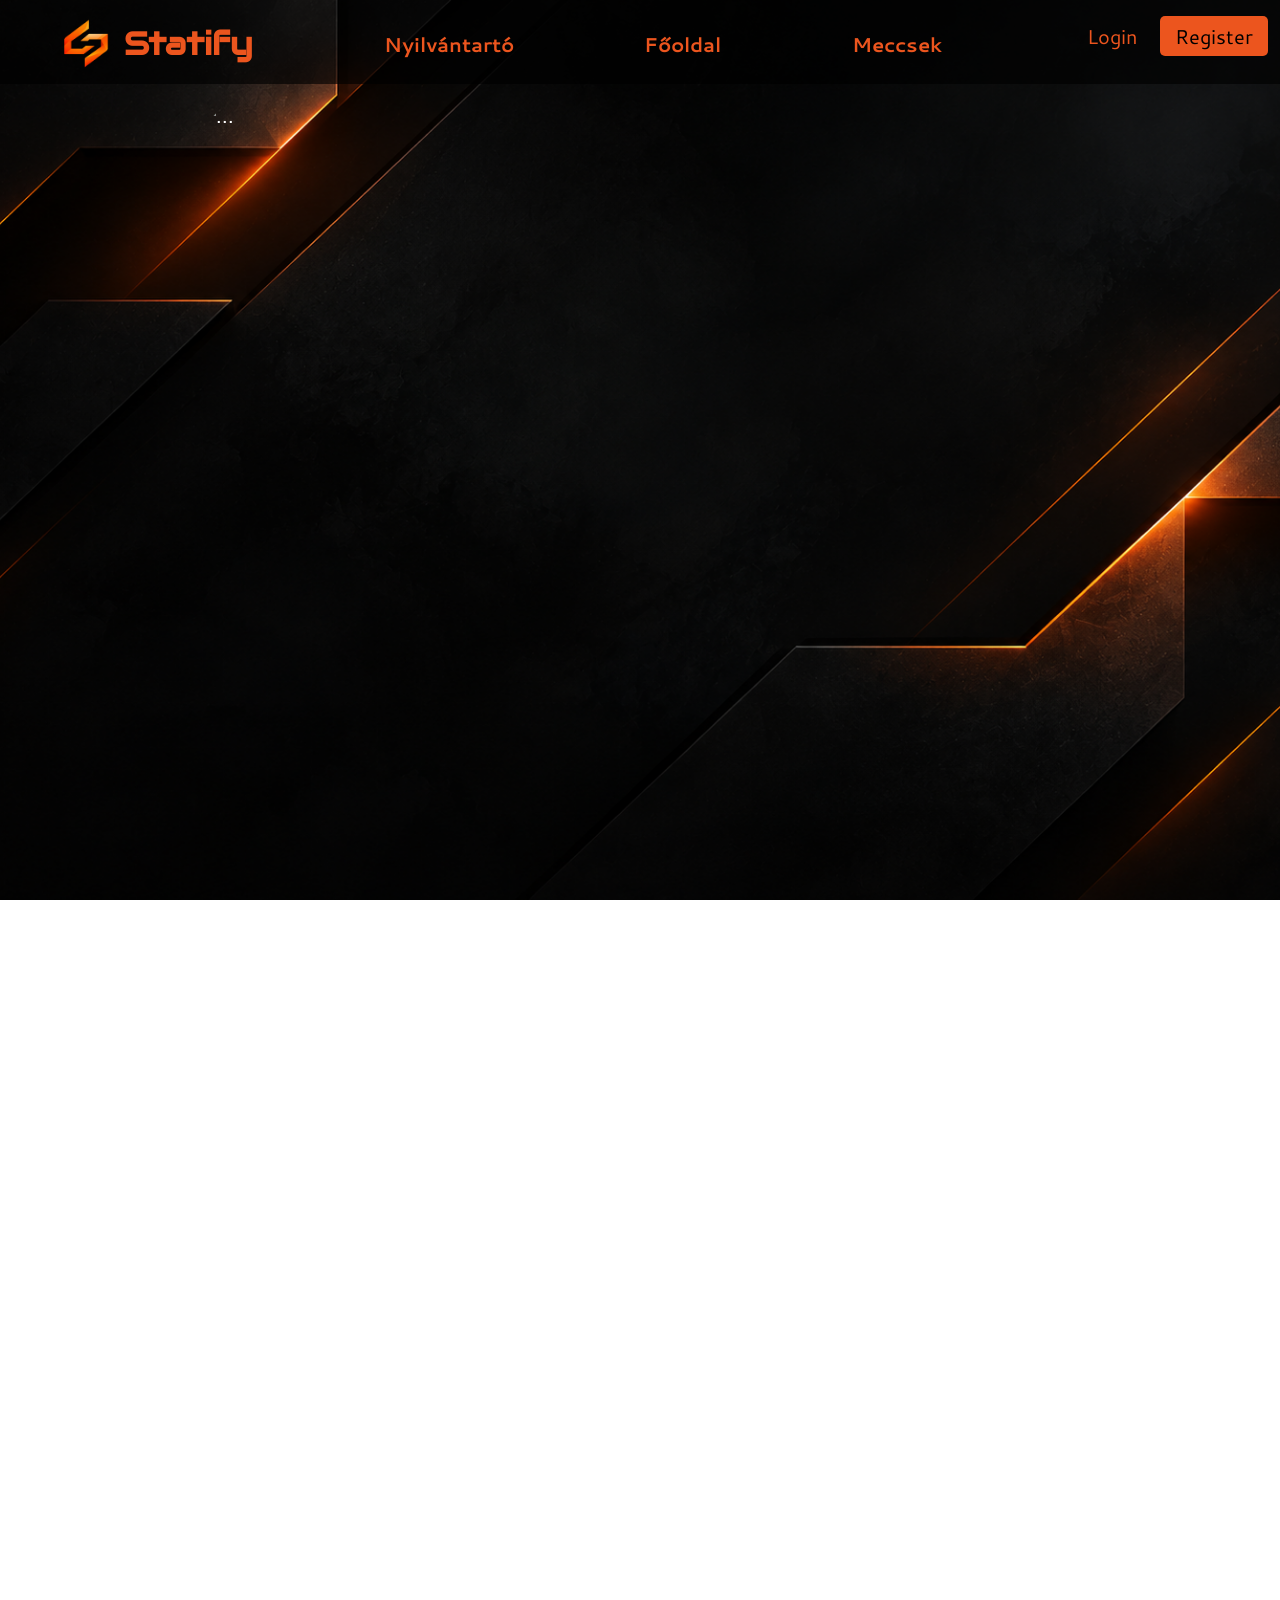
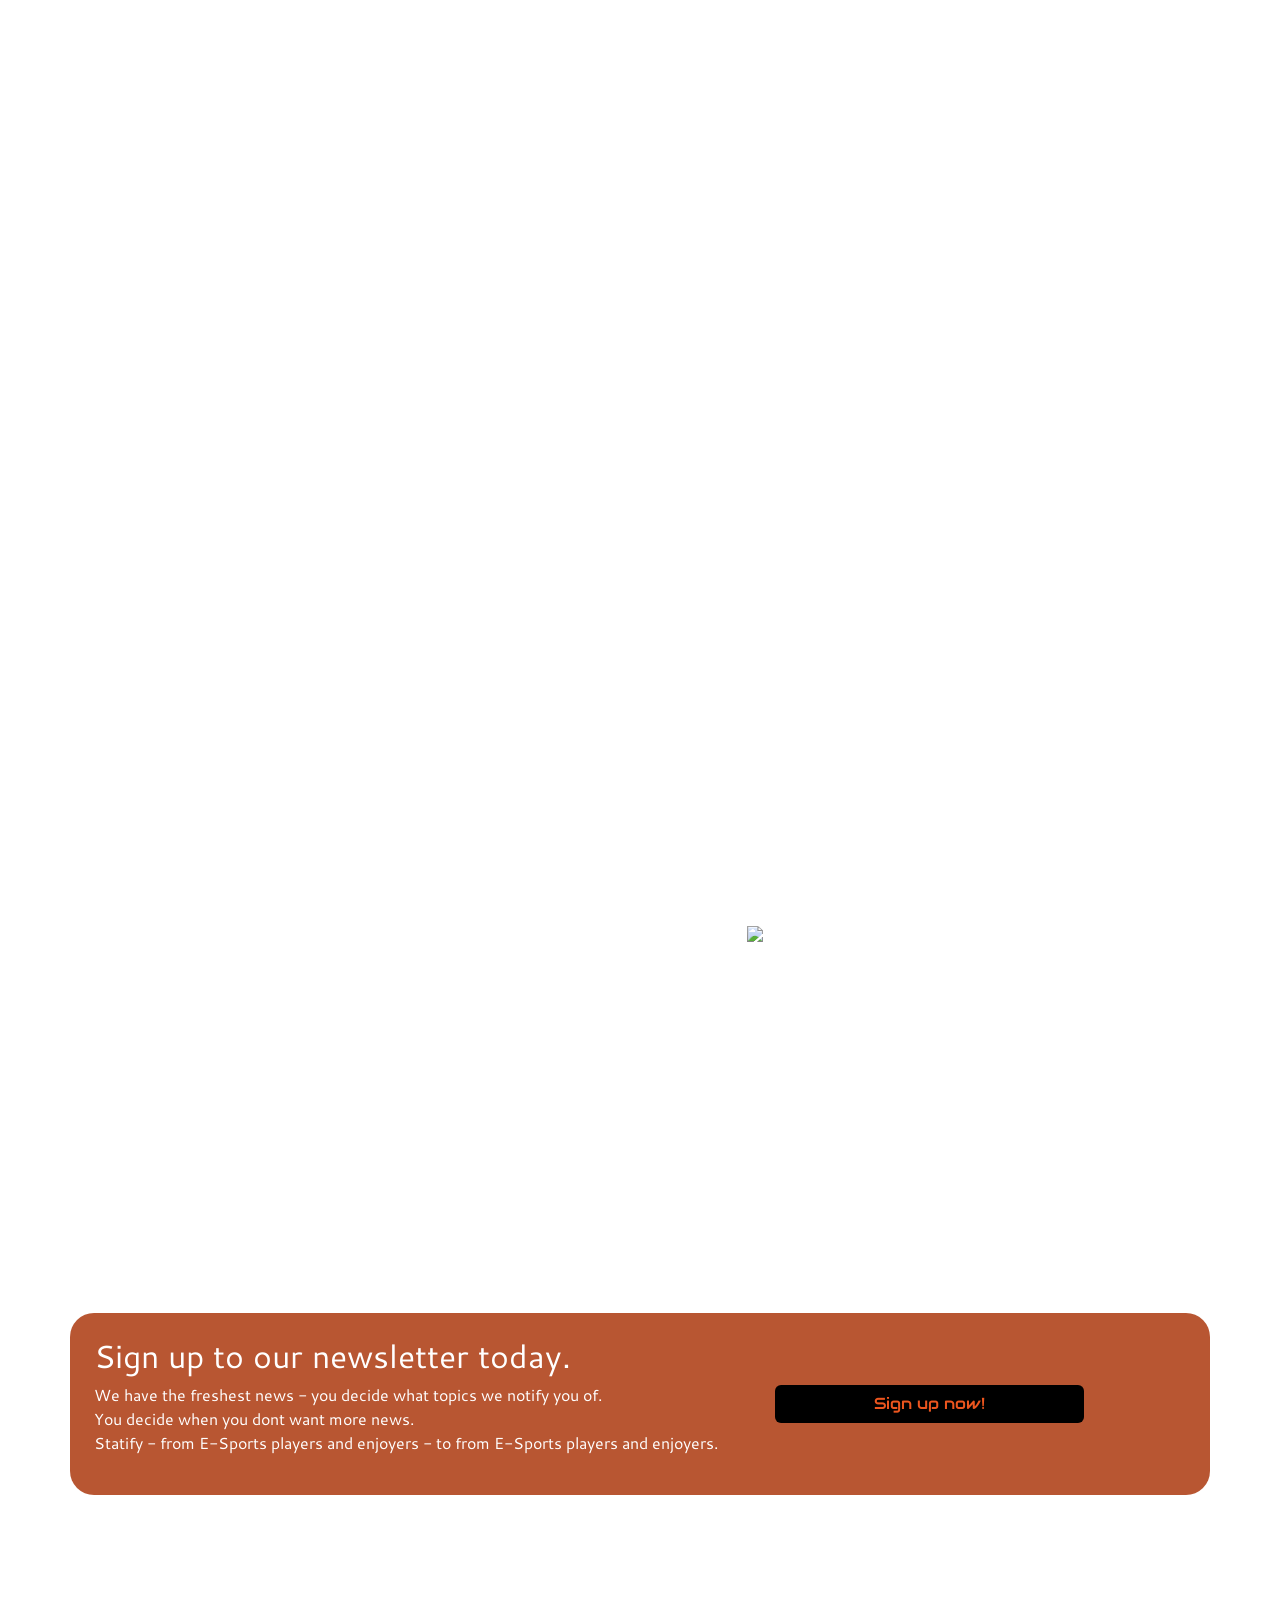
==== Statify projekt/index.html @ 568051d3 "Add files via upload" ====
<!DOCTYPE html>
<html lang="hu">

<head>
    <meta charset="UTF-8">
    <meta name="viewport" content="width=device-width, initial-scale=1.0">
<link rel="stylesheet" type="text/css" href="css/slick.css"/>
    <link rel="stylesheet" href="css/bootstrap.min.css">
    <link rel="stylesheet" href="css/style.css">

    <title>Statify</title>
</head>

<body class="pt-0">
    <header>
        <div class="container-fluid">
            <div class="row">
                <nav>
                    <ul class="d-flex justify-content-between pt-1 m-0">
                        <li class="logo">
                            <div class="d-flex justify-content-center align-items-center">
                                <img src="img/Statify logo.png" alt="Statify's logo">
                                <p class="fs-2 fw-bold logoFont pt-3">Statify</p>
                            </div>
                        </li>
                        <li><a class="" href="#">Nyilvántartó</a></li>
                        <li><a class="" href="#">Főoldal</a></li>
                        <li><a class="" href="#">Meccsek</a></li>
                        <li>
                            <div class="d-flex">
                                <div class="profil">
                                        <p class="login">
                                            Login
                                        </p>
                                </div>
                                <div class="ps-2"><button type="button" class="register" data-bs-toggle="modal"
                                        data-bs-target="#exampleModal"
                                        data-bs-whatever="@getbootstrap">Register</button></div>
                            </div>
                        </li>
                    </ul>
                </nav>
            </div>
            <div class="sliderContainer">
                <div class="sliderPanel">
                        <img src="https://encrypted-tbn0.gstatic.com/images?q=tbn:ANd9GcQNC98E2XEGkUGZ8oYFpHBAOBCOvGA6kbZMFM1XtR6ICU7c4KhkoJ7AXtbY&s=10" class="sliderKep" alt="...">

                </div>
                <div class="sliderPanel">
                        <img src="https://www.pwc.com/hu/hu/szolgaltatasok/sport/esport/esport_banner.jpg" class="sliderKep" alt="...">
                </div>
                <div class="sliderPanel">
                        <img src="https://encrypted-tbn0.gstatic.com/images?q=tbn:ANd9GcQg8HXM9_1BhN21C-f7HNsN3zlEkhcJqv7oW8cF2OPRBLxUM3xWePJrAs4m&s=10" class="sliderKep" alt="...">
                </div>
            </div>
        </div>
    </header>
    <main>
        <section class="container d-flex text-center justify-content-center flex-column introParagraph">
            <h2>
                By leading technicians and world famous players
            </h2>
            <p>
                Lorem ipsum dolor, sit amet consectetur adipisicing elit. Inventore hic nisi ipsam fugiat quisquam eius facilis molestiae! Exercitationem dolor, nam atque praesentium corrupti iure adipisci.
            </p>
        </section>
        <section class="py-5 my-5">
            <div class="container">
                <div class="row chang">
                    <div class="col-lg-7 ">
                        <h2 class="changeTitle">E sport változó cím</h2>
                        <p class="changeSzoveg">Lorem ipsum, dolor sit amet consectetur adipisicing elit. Quos iusto eos
                            quod, rem hic, sit voluptatem alias dolorem veniam error atque suscipit sint molestias
                            maxime quisquam pariatur iure. Placeat temporibus quidem culpa, doloribus ab accusantium
                            beatae cumque at consectetur distinctio tempora et fugiat. Quae minus nobis repellat ad odit
                            excepturi!</p>
                    </div>
                    <div class="col-lg-5">
                        <p class="pe-2 "><img class="w-100 changeImg"
                                src="https://esport1.hu/images/fb_share/64e73df70fedf_64e73df70fe96-harcba-indulnak-kihirdettek-a-magyar-e-sport-valogatott-vilagbajnoki-jatekoskeretet.jpg"
                                alt="valtoro kep" title="valtozo kep"></p>
                    </div>
                </div>
            </div>
        </section>
        <section>
            <div class="container feliratkozas p-4">
                <div class="row">
                    <div class="col-lg-7">
                        <h2>Sign up to our newsletter today. </h2>
                        <p class="fs-6">
                            We have the freshest news - you decide what topics we notify you of. <br>
                            You decide when you dont want more news. <br>
                            Statify - from E-Sports players and enjoyers - to from E-Sports players and enjoyers.
                        </p>
                    </div>
                    <div class="col-lg-5 d-flex align-items-center">
                        <button type="button" class="btn signUp" data-bs-toggle="modal"
                            data-bs-target="#exampleModal" data-bs-whatever="@getbootstrap">Sign up now!</button>
                    </div>
                </div>
            </div>
        </section>
    </main>
    <footer class="pt-5 mt-5">
        <p class="text-center">&copy;Minden jog fenntartva!</p>
    </footer>
    <div class="modal fade" id="exampleModal" tabindex="-1" aria-labelledby="exampleModalLabel" aria-hidden="true">
        <div class="modal-dialog">
            <div class="modal-content">
                <div class="modal-header">
                    <h1 class="modal-title fs-5 text-center" id="exampleModalLabel">Bejelentkezés</h1>
                    <button type="button" class="btn-close" data-bs-dismiss="modal" aria-label="Close"></button>
                </div>
                <div class="modal-body">
                    <form>
                        <div class="pb-3">
                            <label for="name" class="col-form-label">Keresztnév:</label>
                            <input type="text" class="form-control">
                        </div>
                        <div class="pb-3">
                            <label for="name" class="col-form-label">Vezetéknév:</label>
                            <input type="text" class="form-control">
                        </div>
                        <div class="pb-3">
                            <label for="name" class="col-form-label">User name:</label>
                            <input type="text" class="form-control">
                        </div>
                        <div class="mb-3">
                            <label for="name" class="col-form-label">Email cím:</label>
                            <input type="email" class="form-control">
                        </div>
                        <div class="mb-3">
                            <label for="name" class="col-form-label">Jelszó:</label>
                            <input type="password" class="form-control">
                        </div>
                        <div class="mb-3">
                            <label for="name" class="col-form-label">Jelszó megerősítés:</label>
                            <input type="password" class="form-control">
                        </div>
                        <div class="d-flex flex-column align-items-center">
                            <div>
                                <input type="checkbox" class="form-check-input" id="exampleCheck1">
                                <label class="form-check-label" for="exampleCheck1">Elfogadom az adattájékoztatót</label>
                            </div>
                            <div class="py-2">
                                <input type="checkbox" class="form-check-input mt-2" id="exampleCheck1">
                                <label class="form-check-label" for="exampleCheck1">Feliratkozás a hírlevélre</label>
                            </div>
                            <div class="pt-2">
                                <button type="button" class="btn btn-success">Success</button>
                            </div>
                        </div>                    
                    </form>
                </div>
                
            </div>
        </div>
    </div>
    <script src="js/bootstrap.bundle.min.js"></script>
    <script type="text/javascript" src="//code.jquery.com/jquery-1.11.0.min.js"></script>
    <script type="text/javascript" src="//code.jquery.com/jquery-migrate-1.2.1.min.js"></script>
    <script type="text/javascript" src="js/slick.min.js"></script>
    <script src="js/slickSlidesInit.js"></script>
    <script src="js/nyilvantarto.js"></script>
    <script src="js/fooldal.js"></script>

</body>
</html>
---- Statify projekt/css/style.css ----
@import url('https://fonts.googleapis.com/css2?family=Audiowide&family=Cantarell:ital,wght@0,400;0,700;1,400;1,700&display=swap');
body{
    color: #fff;
    font-family: "Cantarell", sans-serif;
    font-weight: 400;
    font-style: normal;
    font-size: 20px;
    background-image: url(../img/background.png);
    background-position: center center;
    background-size: cover;
    background-attachment: fixed;
}
.logoFont, .signUp{
    font-family: "Audiowide", sans-serif;
    font-weight: 400;
    font-style: normal;
    vertical-align: middle;
    color: rgb(236, 85, 30);
}

nav{
    position: fixed;
    background-color: rgba(0, 0, 0, 0.637);
    z-index: 1000;
    width: 100%;
}
nav ul li{
    list-style: none;
    display: flex;
    align-items: center;
}
nav ul li a{
    text-decoration: none;
    color: rgb(236, 85, 30);
    font-weight: 600;
}
.sliderKep{
    object-fit: cover;
    object-position: center center;
    width: 100%;
    height: 600px;
    border-radius: 50px;
}
.sliderPanel{
    display: flex;
    align-items: center;
    justify-content: center;
    flex-direction: column;
}
.sliderContainer{
width: 70%;
margin: 0 auto;
margin-top: 100px;
}
.feliratkozas{
    background-color: rgba(172, 56, 13, 0.849);
    border-radius: 24px;
    margin-top: 100px;
}
.modal-content{
    background-color: #ccc;
}
.logo div img{
    width: 80px;
}
.logo{

}
.register, .login{
    background-color: rgb(236, 85, 30);
    color: #000;
    border-radius: 5px;
    padding: 5px 15px;
    border: none;
}
.login{
    background-color: transparent;
    color: rgb(236, 85, 30);
}
.signUp{
    margin-left: 30px;
    width: 70%;
    background-color: #000;
}
.signUp:hover{
    font-size: 40px;
    transition: 1s;
}
.introParagraph{
    margin-top: 120px;
}
.introParagraph p{
    margin-top: 100px;
    margin-bottom: 200px;

}
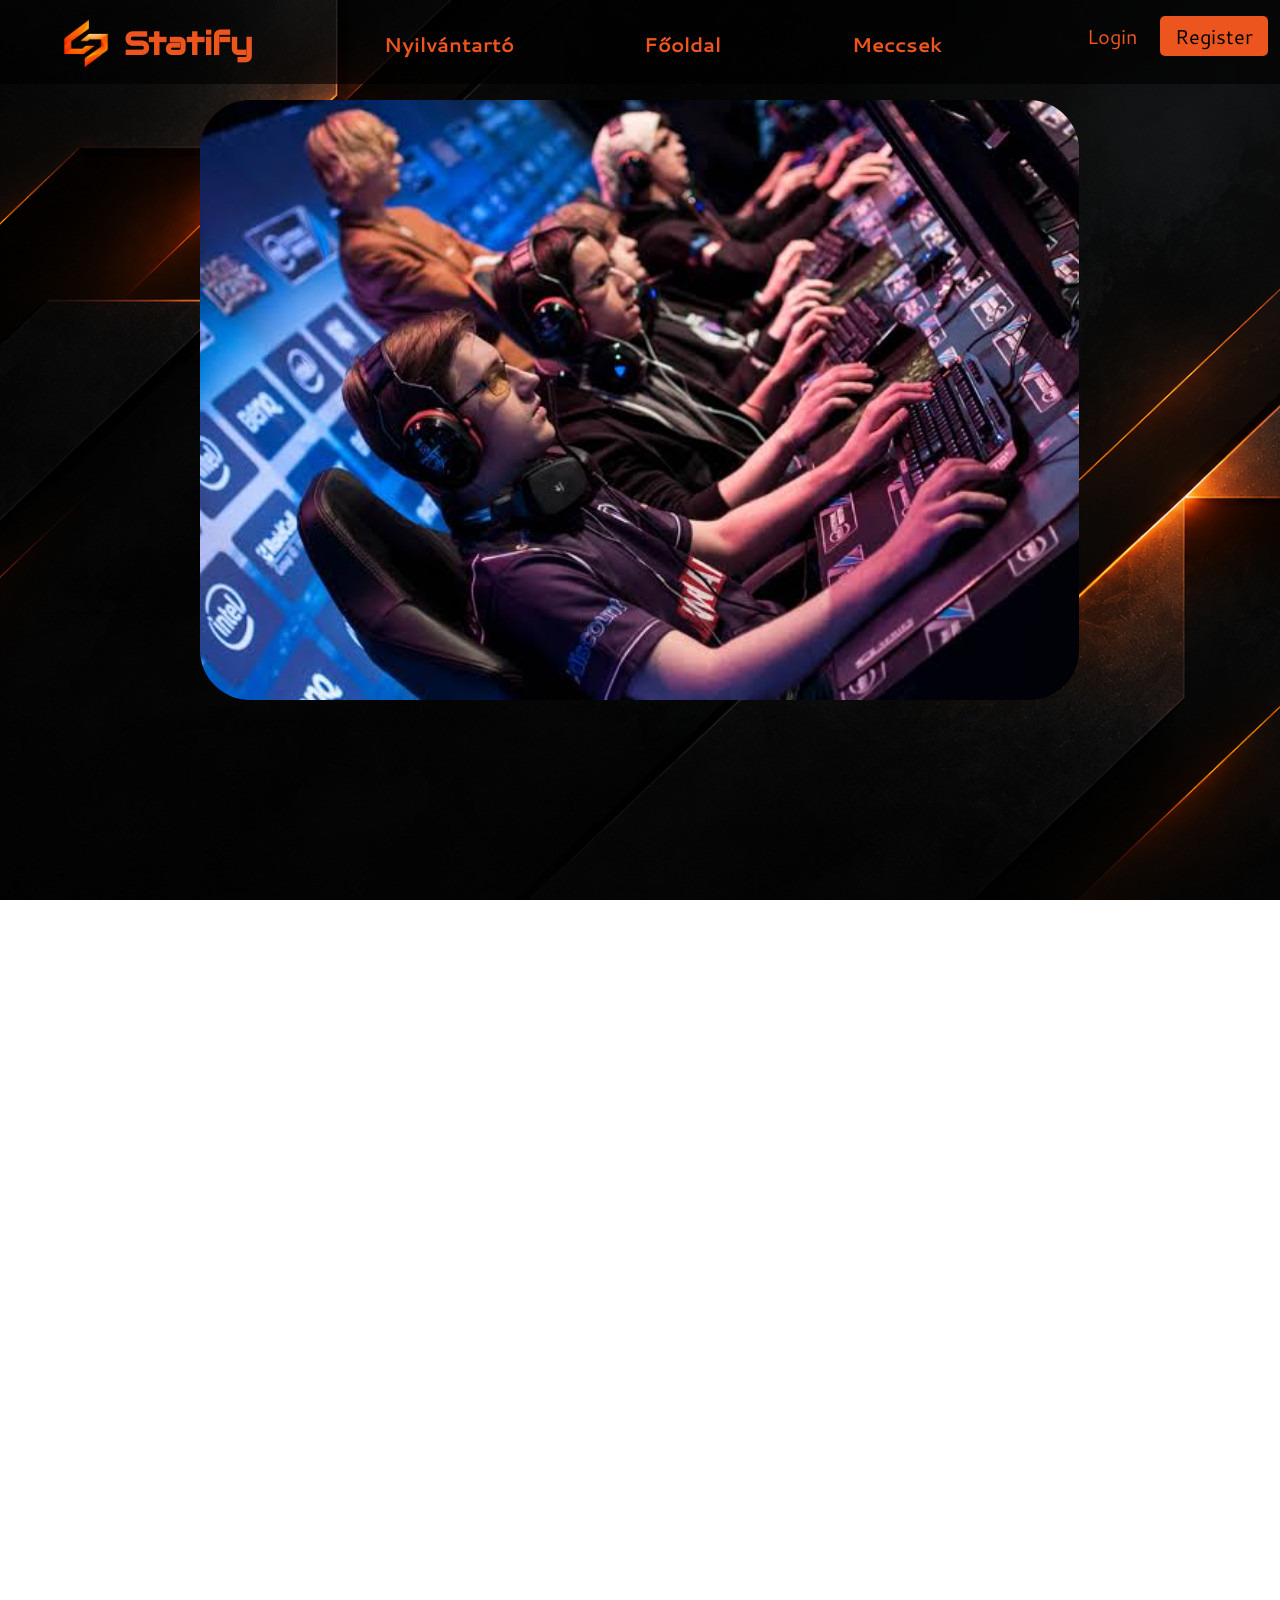
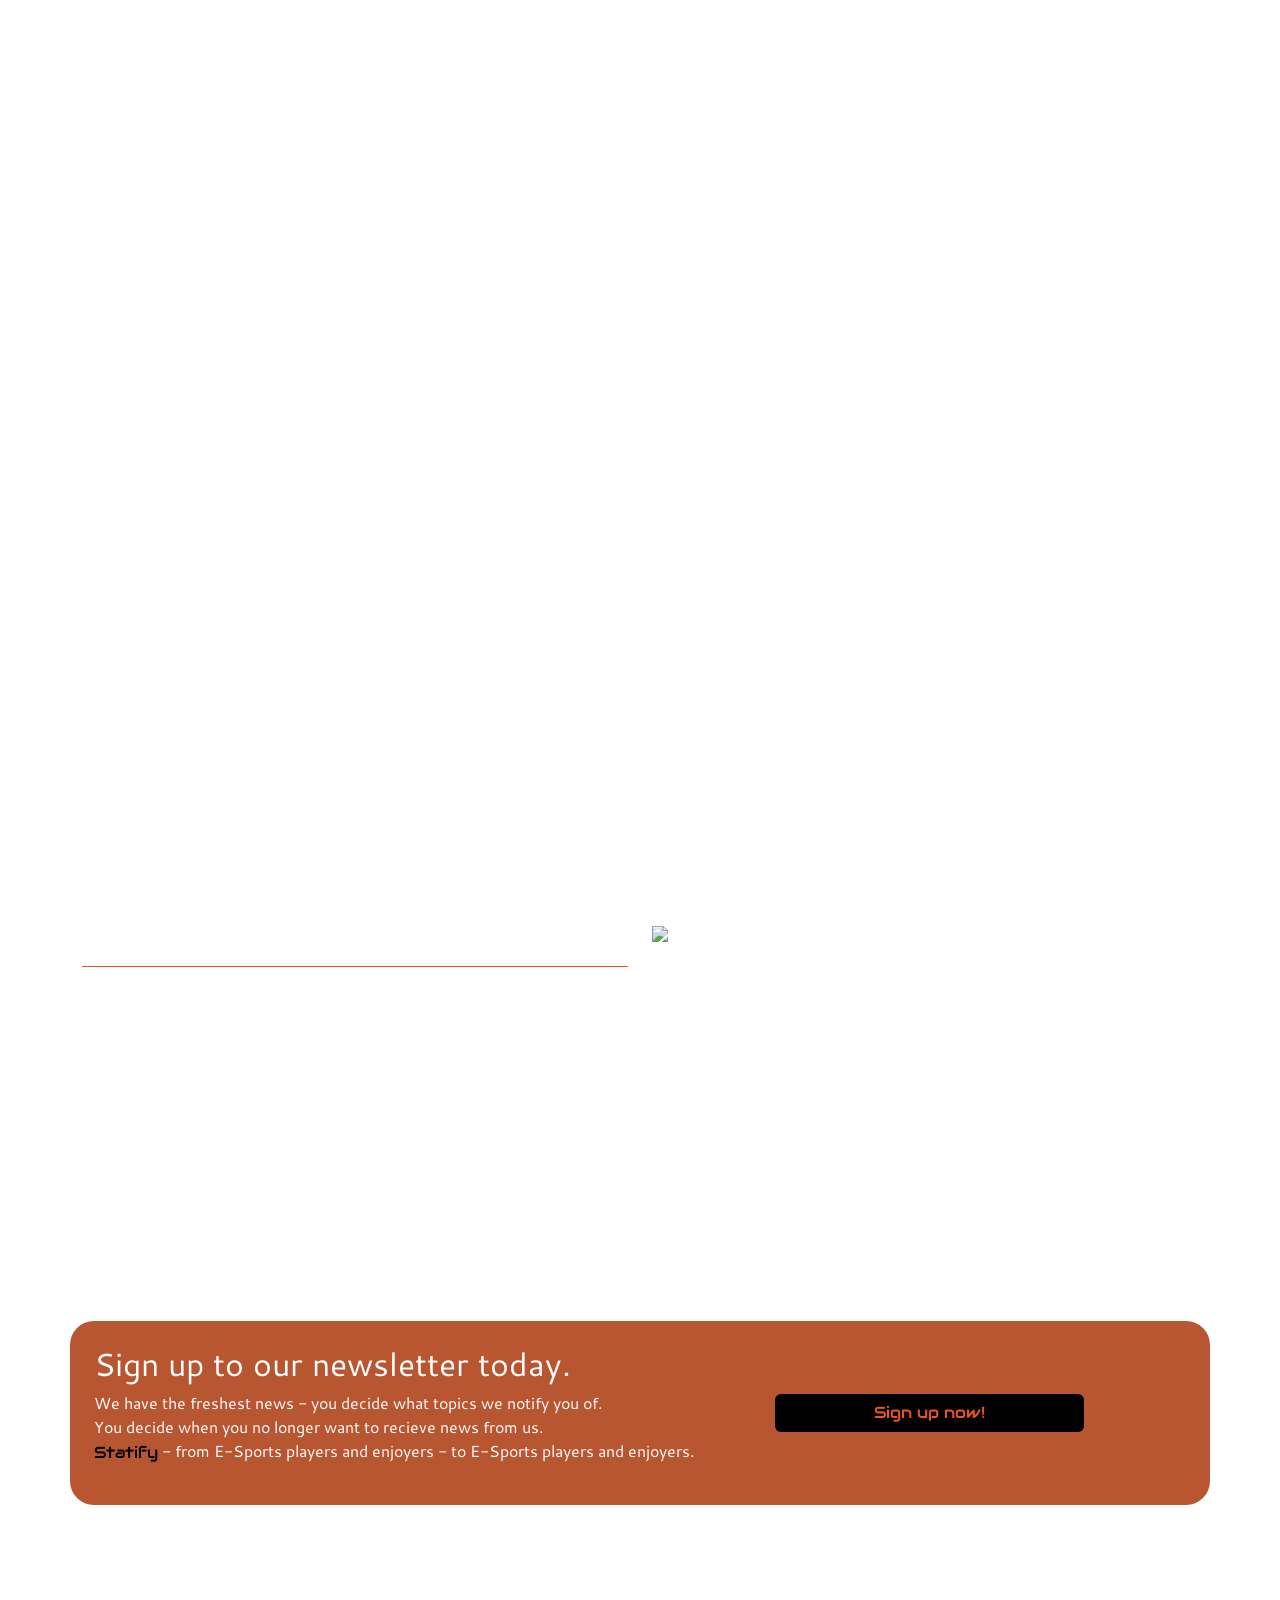
==== commit e2a40d34: "Add files via upload" ====
--- a/Statify projekt/index.html
+++ b/Statify projekt/index.html
@@ -43,14 +43,14 @@
             </div>
             <div class="sliderContainer">
                 <div class="sliderPanel">
-                        <img src="https://encrypted-tbn0.gstatic.com/images?q=tbn:ANd9GcQNC98E2XEGkUGZ8oYFpHBAOBCOvGA6kbZMFM1XtR6ICU7c4KhkoJ7AXtbY&s=10" class="sliderKep" alt="...">
+                        <img src="img/playersSideView.jpg" class="sliderKep" alt="...">
 
                 </div>
                 <div class="sliderPanel">
-                        <img src="https://www.pwc.com/hu/hu/szolgaltatasok/sport/esport/esport_banner.jpg" class="sliderKep" alt="...">
+                        <img src="img/stadionFront.jpg" class="sliderKep" alt="...">
                 </div>
                 <div class="sliderPanel">
-                        <img src="https://encrypted-tbn0.gstatic.com/images?q=tbn:ANd9GcQg8HXM9_1BhN21C-f7HNsN3zlEkhcJqv7oW8cF2OPRBLxUM3xWePJrAs4m&s=10" class="sliderKep" alt="...">
+                        <img src="img/stadionFrontLow.png" class="sliderKep" alt="...">
                 </div>
             </div>
         </div>
@@ -67,15 +67,17 @@
         <section class="py-5 my-5">
             <div class="container">
                 <div class="row chang">
-                    <div class="col-lg-7 ">
-                        <h2 class="changeTitle">E sport változó cím</h2>
-                        <p class="changeSzoveg">Lorem ipsum, dolor sit amet consectetur adipisicing elit. Quos iusto eos
+                    <div class="col-lg-6 d-flex flex-column justify-content-center align-items-start">
+                        <h2 class="changeTitle fs-2 w-100">E sport változó cím</h2>
+                        <p class="changeSzoveg">
+                            Lorem ipsum, dolor sit amet consectetur adipisicing elit. Quos iusto eos
                             quod, rem hic, sit voluptatem alias dolorem veniam error atque suscipit sint molestias
                             maxime quisquam pariatur iure. Placeat temporibus quidem culpa, doloribus ab accusantium
                             beatae cumque at consectetur distinctio tempora et fugiat. Quae minus nobis repellat ad odit
-                            excepturi!</p>
+                            excepturi!
+                        </p>
                     </div>
-                    <div class="col-lg-5">
+                    <div class="col-lg-6">
                         <p class="pe-2 "><img class="w-100 changeImg"
                                 src="https://esport1.hu/images/fb_share/64e73df70fedf_64e73df70fe96-harcba-indulnak-kihirdettek-a-magyar-e-sport-valogatott-vilagbajnoki-jatekoskeretet.jpg"
                                 alt="valtoro kep" title="valtozo kep"></p>
@@ -90,8 +92,8 @@
                         <h2>Sign up to our newsletter today. </h2>
                         <p class="fs-6">
                             We have the freshest news - you decide what topics we notify you of. <br>
-                            You decide when you dont want more news. <br>
-                            Statify - from E-Sports players and enjoyers - to from E-Sports players and enjoyers.
+                            You decide when you no longer want to recieve news from us. <br>
+                            <span class="logoFont text-black">Statify</span>  - from E-Sports players and enjoyers - to E-Sports players and enjoyers.
                         </p>
                     </div>
                     <div class="col-lg-5 d-flex align-items-center">
--- a/Statify projekt/css/style.css
+++ b/Statify projekt/css/style.css
@@ -31,8 +31,14 @@
 }
 nav ul li a{
     text-decoration: none;
-    color: rgb(236, 85, 30);
+    color: #ec551e;
     font-weight: 600;
+    transition: 0.7s;
+}
+nav ul li a:hover{
+
+    text-shadow: #e0e0e0 1px 1px 0, 2px -40px 2px rgba(206,89,55,0);
+    transition: 1s;
 }
 .sliderKep{
     object-fit: cover;
@@ -81,6 +87,7 @@
     margin-left: 30px;
     width: 70%;
     background-color: #000;
+    transition: 1s;
 }
 .signUp:hover{
     font-size: 40px;
@@ -92,5 +99,12 @@
 .introParagraph p{
     margin-top: 100px;
     margin-bottom: 200px;
-
-}+}
+.changeTitle{
+    border-bottom: rgb(236, 85, 30) 1px solid;
+    padding-bottom: 5px;
+}
+.changeSzoveg{
+    font-size: 18px;
+    padding-top: 20px;
+}
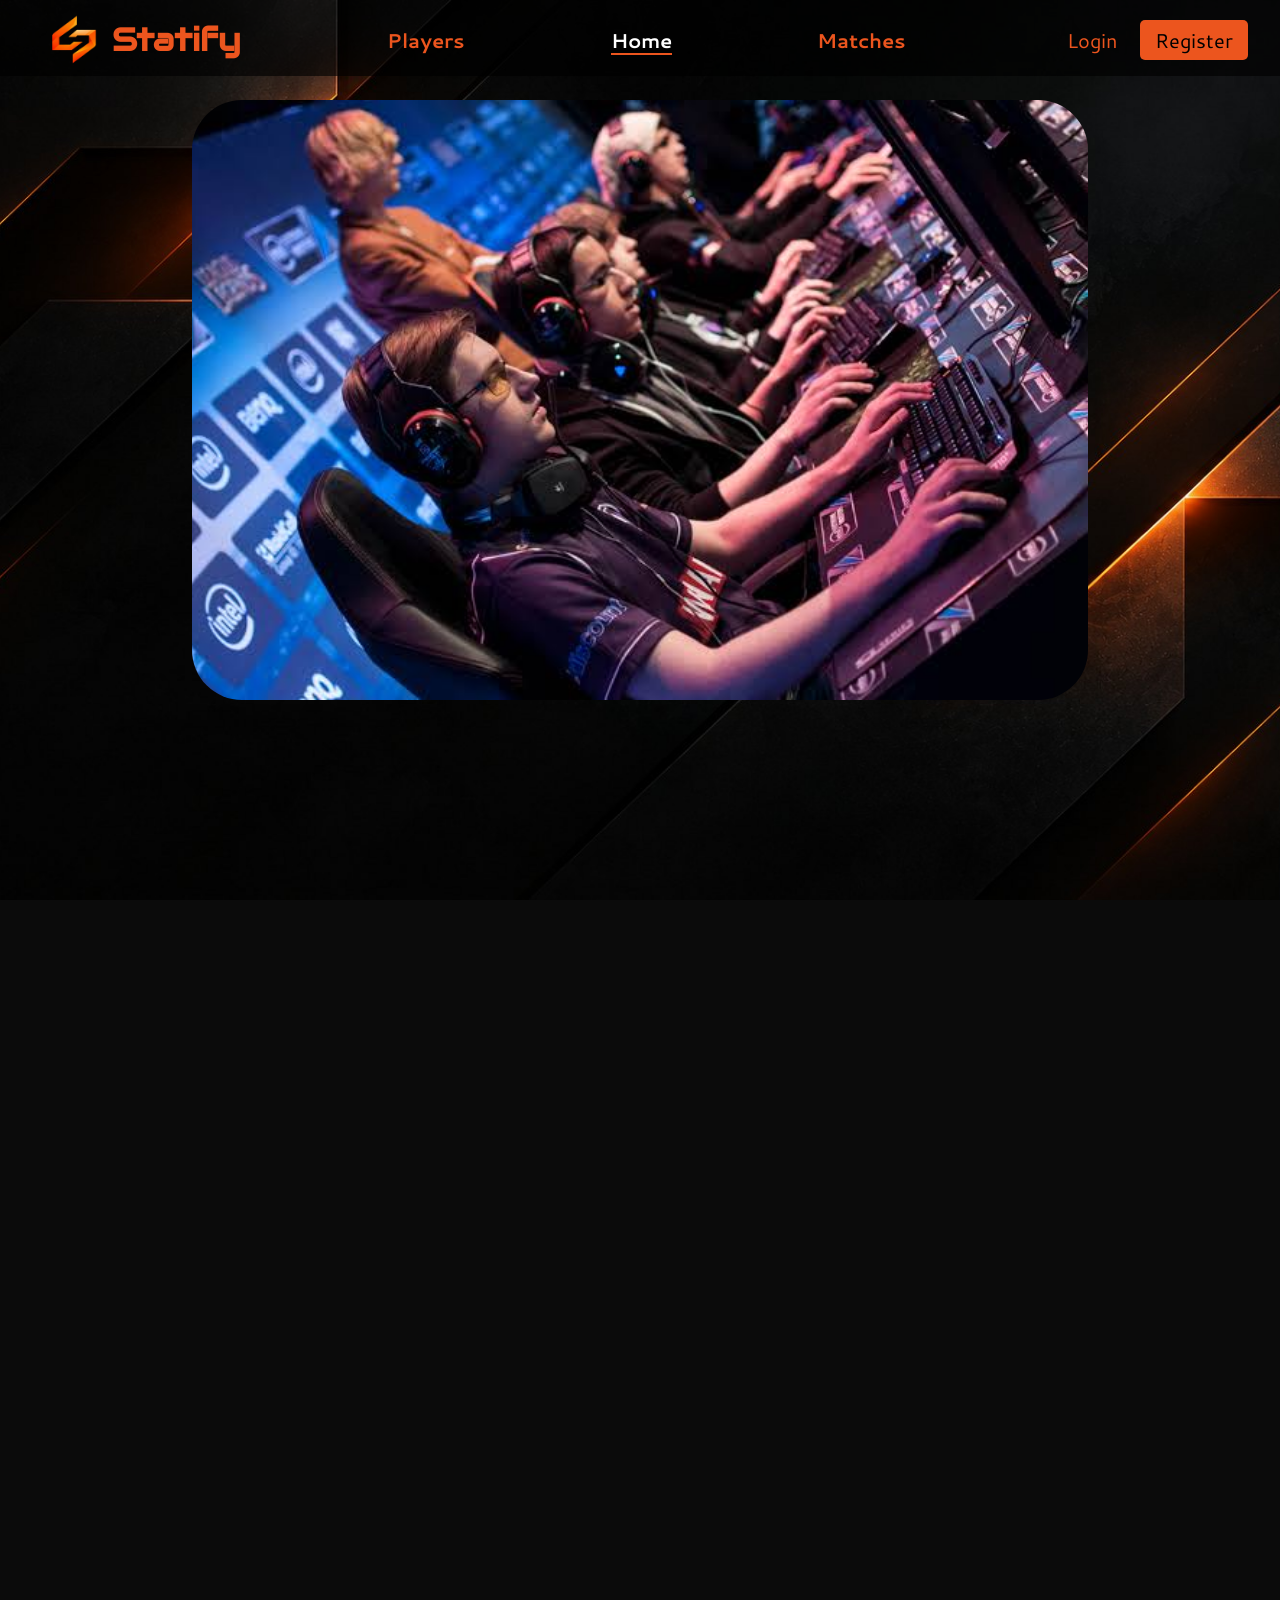
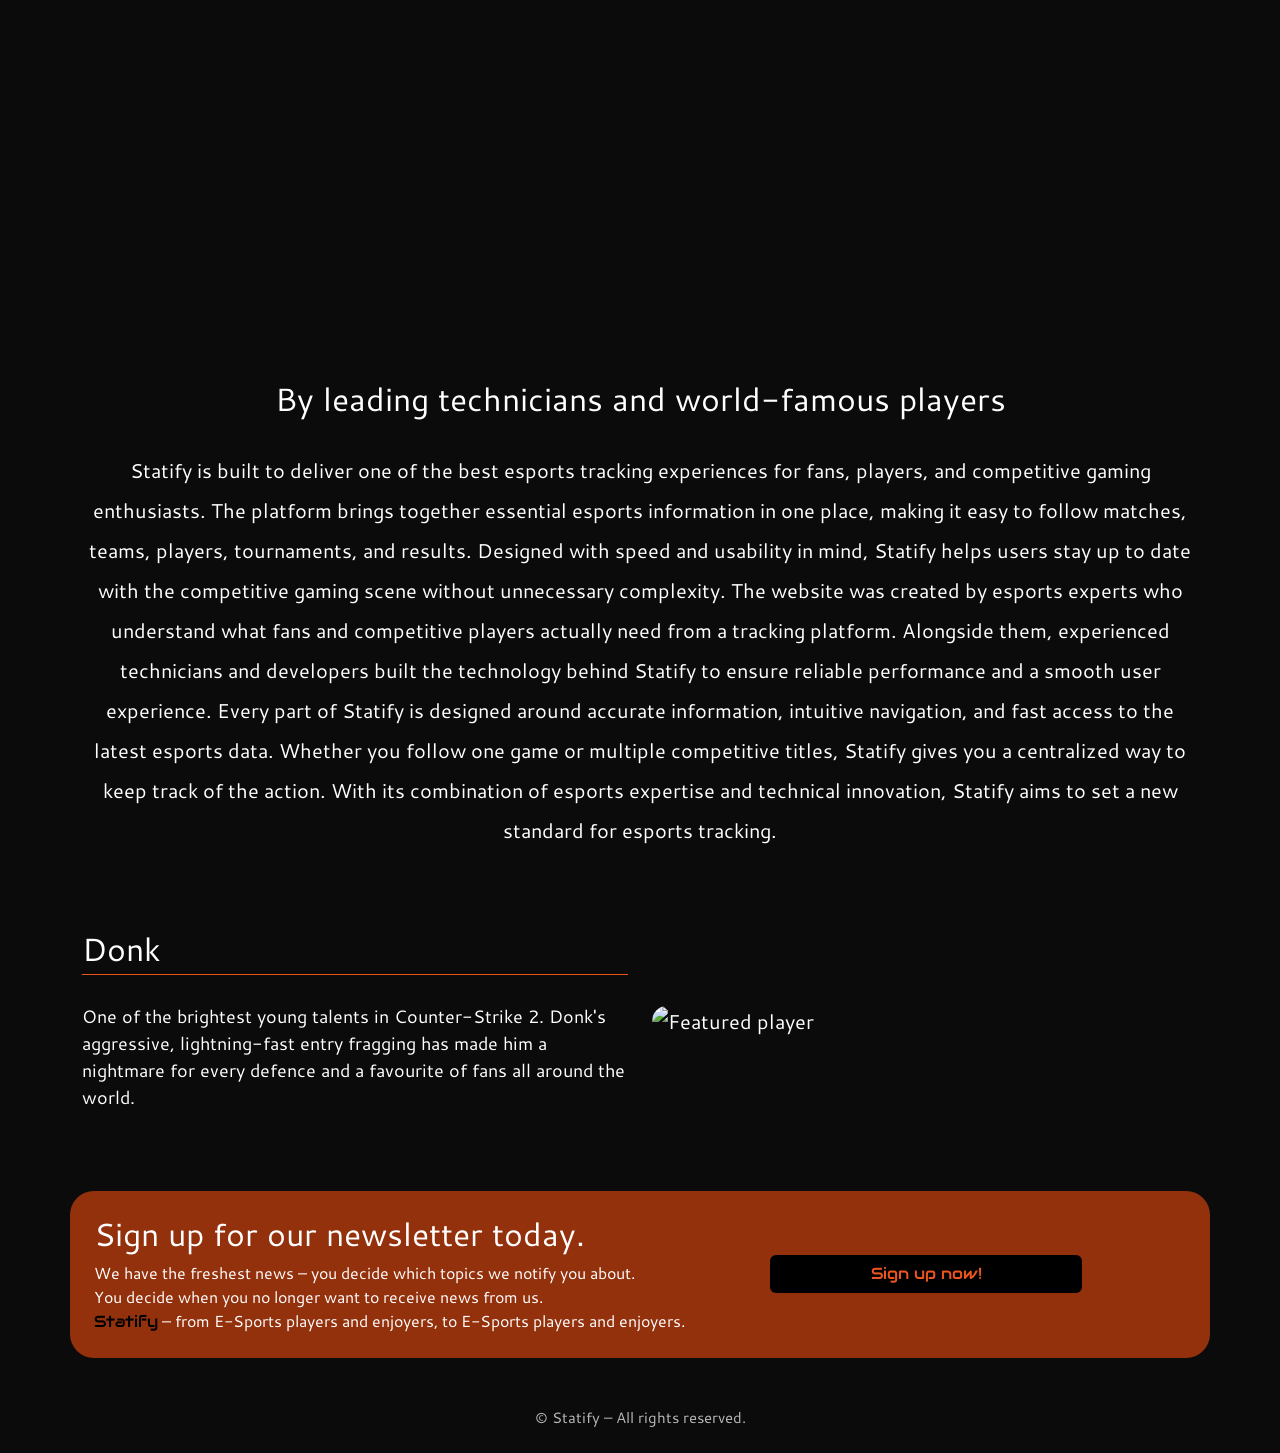
==== commit d841804e: "véglegesités Föoldal + navigáció + oldalak mergelése + hibák javitása +Fiók menedzsment" ====
--- a/Statify projekt/index.html
+++ b/Statify projekt/index.html
@@ -1,171 +1,237 @@
-<!DOCTYPE html>
-<html lang="hu">
-
-<head>
-    <meta charset="UTF-8">
-    <meta name="viewport" content="width=device-width, initial-scale=1.0">
-<link rel="stylesheet" type="text/css" href="css/slick.css"/>
-    <link rel="stylesheet" href="css/bootstrap.min.css">
-    <link rel="stylesheet" href="css/style.css">
-
-    <title>Statify</title>
-</head>
-
-<body class="pt-0">
-    <header>
-        <div class="container-fluid">
-            <div class="row">
-                <nav>
-                    <ul class="d-flex justify-content-between pt-1 m-0">
-                        <li class="logo">
-                            <div class="d-flex justify-content-center align-items-center">
-                                <img src="img/Statify logo.png" alt="Statify's logo">
-                                <p class="fs-2 fw-bold logoFont pt-3">Statify</p>
-                            </div>
-                        </li>
-                        <li><a class="" href="#">Nyilvántartó</a></li>
-                        <li><a class="" href="#">Főoldal</a></li>
-                        <li><a class="" href="#">Meccsek</a></li>
-                        <li>
-                            <div class="d-flex">
-                                <div class="profil">
-                                        <p class="login">
-                                            Login
-                                        </p>
-                                </div>
-                                <div class="ps-2"><button type="button" class="register" data-bs-toggle="modal"
-                                        data-bs-target="#exampleModal"
-                                        data-bs-whatever="@getbootstrap">Register</button></div>
-                            </div>
-                        </li>
-                    </ul>
-                </nav>
-            </div>
-            <div class="sliderContainer">
-                <div class="sliderPanel">
-                        <img src="img/playersSideView.jpg" class="sliderKep" alt="...">
-
-                </div>
-                <div class="sliderPanel">
-                        <img src="img/stadionFront.jpg" class="sliderKep" alt="...">
-                </div>
-                <div class="sliderPanel">
-                        <img src="img/stadionFrontLow.png" class="sliderKep" alt="...">
-                </div>
-            </div>
-        </div>
-    </header>
-    <main>
-        <section class="container d-flex text-center justify-content-center flex-column introParagraph">
-            <h2>
-                By leading technicians and world famous players
-            </h2>
-            <p>
-                Lorem ipsum dolor, sit amet consectetur adipisicing elit. Inventore hic nisi ipsam fugiat quisquam eius facilis molestiae! Exercitationem dolor, nam atque praesentium corrupti iure adipisci.
-            </p>
-        </section>
-        <section class="py-5 my-5">
-            <div class="container">
-                <div class="row chang">
-                    <div class="col-lg-6 d-flex flex-column justify-content-center align-items-start">
-                        <h2 class="changeTitle fs-2 w-100">E sport változó cím</h2>
-                        <p class="changeSzoveg">
-                            Lorem ipsum, dolor sit amet consectetur adipisicing elit. Quos iusto eos
-                            quod, rem hic, sit voluptatem alias dolorem veniam error atque suscipit sint molestias
-                            maxime quisquam pariatur iure. Placeat temporibus quidem culpa, doloribus ab accusantium
-                            beatae cumque at consectetur distinctio tempora et fugiat. Quae minus nobis repellat ad odit
-                            excepturi!
-                        </p>
-                    </div>
-                    <div class="col-lg-6">
-                        <p class="pe-2 "><img class="w-100 changeImg"
-                                src="https://esport1.hu/images/fb_share/64e73df70fedf_64e73df70fe96-harcba-indulnak-kihirdettek-a-magyar-e-sport-valogatott-vilagbajnoki-jatekoskeretet.jpg"
-                                alt="valtoro kep" title="valtozo kep"></p>
-                    </div>
-                </div>
-            </div>
-        </section>
-        <section>
-            <div class="container feliratkozas p-4">
-                <div class="row">
-                    <div class="col-lg-7">
-                        <h2>Sign up to our newsletter today. </h2>
-                        <p class="fs-6">
-                            We have the freshest news - you decide what topics we notify you of. <br>
-                            You decide when you no longer want to recieve news from us. <br>
-                            <span class="logoFont text-black">Statify</span>  - from E-Sports players and enjoyers - to E-Sports players and enjoyers.
-                        </p>
-                    </div>
-                    <div class="col-lg-5 d-flex align-items-center">
-                        <button type="button" class="btn signUp" data-bs-toggle="modal"
-                            data-bs-target="#exampleModal" data-bs-whatever="@getbootstrap">Sign up now!</button>
-                    </div>
-                </div>
-            </div>
-        </section>
-    </main>
-    <footer class="pt-5 mt-5">
-        <p class="text-center">&copy;Minden jog fenntartva!</p>
-    </footer>
-    <div class="modal fade" id="exampleModal" tabindex="-1" aria-labelledby="exampleModalLabel" aria-hidden="true">
-        <div class="modal-dialog">
-            <div class="modal-content">
-                <div class="modal-header">
-                    <h1 class="modal-title fs-5 text-center" id="exampleModalLabel">Bejelentkezés</h1>
-                    <button type="button" class="btn-close" data-bs-dismiss="modal" aria-label="Close"></button>
-                </div>
-                <div class="modal-body">
-                    <form>
-                        <div class="pb-3">
-                            <label for="name" class="col-form-label">Keresztnév:</label>
-                            <input type="text" class="form-control">
-                        </div>
-                        <div class="pb-3">
-                            <label for="name" class="col-form-label">Vezetéknév:</label>
-                            <input type="text" class="form-control">
-                        </div>
-                        <div class="pb-3">
-                            <label for="name" class="col-form-label">User name:</label>
-                            <input type="text" class="form-control">
-                        </div>
-                        <div class="mb-3">
-                            <label for="name" class="col-form-label">Email cím:</label>
-                            <input type="email" class="form-control">
-                        </div>
-                        <div class="mb-3">
-                            <label for="name" class="col-form-label">Jelszó:</label>
-                            <input type="password" class="form-control">
-                        </div>
-                        <div class="mb-3">
-                            <label for="name" class="col-form-label">Jelszó megerősítés:</label>
-                            <input type="password" class="form-control">
-                        </div>
-                        <div class="d-flex flex-column align-items-center">
-                            <div>
-                                <input type="checkbox" class="form-check-input" id="exampleCheck1">
-                                <label class="form-check-label" for="exampleCheck1">Elfogadom az adattájékoztatót</label>
-                            </div>
-                            <div class="py-2">
-                                <input type="checkbox" class="form-check-input mt-2" id="exampleCheck1">
-                                <label class="form-check-label" for="exampleCheck1">Feliratkozás a hírlevélre</label>
-                            </div>
-                            <div class="pt-2">
-                                <button type="button" class="btn btn-success">Success</button>
-                            </div>
-                        </div>                    
-                    </form>
-                </div>
-                
-            </div>
-        </div>
-    </div>
-    <script src="js/bootstrap.bundle.min.js"></script>
-    <script type="text/javascript" src="//code.jquery.com/jquery-1.11.0.min.js"></script>
-    <script type="text/javascript" src="//code.jquery.com/jquery-migrate-1.2.1.min.js"></script>
-    <script type="text/javascript" src="js/slick.min.js"></script>
-    <script src="js/slickSlidesInit.js"></script>
-    <script src="js/nyilvantarto.js"></script>
-    <script src="js/fooldal.js"></script>
-
-</body>
+<!doctype html>
+<html lang="en">
+
+<head>
+    <meta charset="UTF-8" />
+    <meta name="viewport" content="width=device-width, initial-scale=1.0" />
+    <title>Statify</title>
+    <link rel="icon" type="image/png" href="img/logo.png" />
+    <link rel="preconnect" href="https://fonts.googleapis.com" />
+    <link rel="preconnect" href="https://fonts.gstatic.com" crossorigin />
+    <link rel="stylesheet"
+        href="https://fonts.googleapis.com/css2?family=Audiowide&family=Cantarell:ital,wght@0,400;0,700;1,400;1,700&display=swap" />
+    <link rel="stylesheet" href="css/slick.css" />
+    <link rel="stylesheet" href="css/bootstrap.min.css" />
+    <link rel="stylesheet" href="css/style.css" />
+</head>
+
+<body class="page-home">
+    <header>
+        <div class="mainTitle">
+            <h1>Statify</h1>
+            <p>A better way to enjoy E-sports.</p>
+        </div>
+        <nav>
+            <button type="button" class="hamburger" aria-label="Open menu" aria-expanded="false"
+                aria-controls="mainMenu">
+                <span></span>
+                <span></span>
+                <span></span>
+            </button>
+            <ul id="mainMenu" class="d-flex justify-content-between pt-1 m-0">
+                <li class="logo">
+                    <a href="index.html" class="d-flex align-items-center">
+                        <img src="img/logo.png" alt="Statify logo" />
+                        <span class="logoFont">Statify</span>
+                    </a>
+                </li>
+                <li><a href="players.html">Players</a></li>
+                <li><a href="index.html" aria-current="page">Home</a></li>
+                <li><a href="matches.html">Matches</a></li>
+                <li>
+                    <div class="d-flex authButtons">
+                        <button type="button" class="login" onclick="loginOpenform()" data-bs-toggle="modal"
+                            data-bs-target="#exampleModal">
+                            Login
+                        </button>
+                        <button type="button" class="register ms-2" onclick="registerOpenform()" data-bs-toggle="modal"
+                            data-bs-target="#exampleModal">
+                            Register
+                        </button>
+                    </div>
+                    <div class="userBox d-none">
+                        <span class="userName"></span>
+                        <button type="button" class="logoutButton" onclick="logout()">Logout</button>
+                    </div>
+                </li>
+            </ul>
+        </nav>
+        <div class="sliderContainer">
+            <div class="sliderPanel">
+                <img src="img/playersSideView.jpg" class="sliderImg"
+                    alt="Players competing at an e-sports tournament" />
+            </div>
+            <div class="sliderPanel">
+                <img src="img/stadionFront.jpg" class="sliderImg" alt="A packed e-sports arena" />
+            </div>
+            <div class="sliderPanel">
+                <img src="img/stadionFrontLow.png" class="sliderImg"
+                    alt="An e-sports stage with big screens in front of a cheering crowd" />
+            </div>
+        </div>
+    </header>
+    <main>
+        <section class="container introParagraph">
+            <h2>By leading technicians and world-famous players</h2>
+            <p>
+                Statify is built to deliver one of the best esports tracking experiences for fans, players, and
+                competitive gaming enthusiasts. The platform brings together essential esports information in one
+                place, making it easy to follow matches, teams, players, tournaments, and results. Designed with
+                speed and usability in mind, Statify helps users stay up to date with the competitive gaming scene
+                without unnecessary complexity. The website was created by esports experts who understand what fans
+                and competitive players actually need from a tracking platform. Alongside them, experienced
+                technicians and developers built the technology behind Statify to ensure reliable performance and a
+                smooth user experience. Every part of Statify is designed around accurate information, intuitive
+                navigation, and fast access to the latest esports data. Whether you follow one game or multiple
+                competitive titles, Statify gives you a centralized way to keep track of the action. With its
+                combination of esports expertise and technical innovation, Statify aims to set a new standard for
+                esports tracking.
+            </p>
+        </section>
+        <section class="container feature">
+            <div class="row align-items-center g-4 chang">
+                <div class="col-lg-6">
+                    <h2 class="changeTitle fs-2">Donk</h2>
+                    <p class="changeSzoveg">
+                        One of the brightest young talents in Counter-Strike 2. Donk's aggressive, lightning-fast
+                        entry fragging has made him a nightmare for every defence and a favourite of fans all around
+                        the world.
+                    </p>
+                </div>
+                <div class="col-lg-6">
+                    <img class="changeImg" src="https://www.pwc.com/hu/hu/szolgaltatasok/sport/esport/esport_banner.jpg"
+                        alt="Featured player" />
+                </div>
+            </div>
+        </section>
+        <section class="container newsletter">
+            <div class="row align-items-center g-3">
+                <div class="col-lg-7">
+                    <h2>Sign up for our newsletter today.</h2>
+                    <p class="fs-6 m-0">
+                        We have the freshest news – you decide which topics we notify you about.
+                        <br />
+                        You decide when you no longer want to receive news from us.
+                        <br />
+                        <span class="logoFont text-black">Statify</span>
+                        – from E-Sports players and enjoyers, to E-Sports players and enjoyers.
+                    </p>
+                </div>
+                <div class="col-lg-5">
+                    <button type="button" class="btn signUp" onclick="registerOpenform()" data-bs-toggle="modal"
+                        data-bs-target="#exampleModal">
+                        Sign up now!
+                    </button>
+                </div>
+            </div>
+        </section>
+    </main>
+    <footer>
+        <p>&copy; Statify – All rights reserved.</p>
+    </footer>
+    <div class="modal fade account-modal" id="exampleModal" tabindex="-1" aria-label="Login or register"
+        aria-hidden="true">
+        <div class="modal-dialog modal-dialog-centered">
+            <div class="modal-content">
+                <div class="modal-header">
+                    <div class="groupedTabs d-flex justify-content-around align-items-end">
+                        <div class="register-tab" onclick="registerOpenform()">
+                            <h2>Register</h2>
+                        </div>
+                        <div class="login-tab" onclick="loginOpenform()">
+                            <h2>Login</h2>
+                        </div>
+                    </div>
+                    <div class="formClosingTab">
+                        <button type="button" class="btn-close" data-bs-dismiss="modal" aria-label="Close"></button>
+                    </div>
+                </div>
+                <div class="modal-body modal-body-login d-none">
+                    <form class="w-100" novalidate>
+                        <div>
+                            <label for="loginIdentifier" class="col-form-label">Username or email:</label>
+                            <input type="text" id="loginIdentifier" name="identifier"
+                                class="form-control loginIdentifier" autocomplete="username" />
+                        </div>
+                        <div class="mb-3">
+                            <label for="loginPass" class="col-form-label">Password:</label>
+                            <input type="password" id="loginPass" name="password" class="form-control loginPass"
+                                autocomplete="current-password" />
+                        </div>
+                        <div class="pt-2">
+                            <button type="submit" class="btn loginButton">Login</button>
+                        </div>
+                    </form>
+                </div>
+                <div class="modal-body modal-body-register d-none">
+                    <form class="w-100" novalidate>
+                        <div class="d-flex justify-content-between">
+                            <div class="pb-3 me-4 w-50">
+                                <label for="registerKNev" class="col-form-label">First name:</label>
+                                <input type="text" id="registerKNev" name="firstName" class="form-control registerKNev"
+                                    autocomplete="given-name" />
+                            </div>
+                            <div class="pb-3 w-50">
+                                <label for="registerVNev" class="col-form-label">Last name:</label>
+                                <input type="text" id="registerVNev" name="lastName" class="form-control registerVNev"
+                                    autocomplete="family-name" />
+                            </div>
+                        </div>
+                        <div class="pb-3">
+                            <label for="registerIGN" class="col-form-label">Username:</label>
+                            <input type="text" id="registerIGN" name="username" class="form-control registerIGN"
+                                autocomplete="username" placeholder="8–20 characters" />
+                        </div>
+                        <div class="mb-3">
+                            <label for="registerEmail" class="col-form-label">Email address:</label>
+                            <input type="email" id="registerEmail" name="email" class="form-control registerEmail"
+                                autocomplete="email" />
+                        </div>
+                        <div class="d-flex justify-content-between">
+                            <div class="mb-3 w-50 me-4">
+                                <label for="registerPass" class="col-form-label">Password:</label>
+                                <input type="password" id="registerPass" name="password"
+                                    class="form-control registerPass" autocomplete="new-password" />
+                            </div>
+                            <div class="mb-3 w-50 me-4">
+                                <label for="registerPassConfirm" class="col-form-label">Confirm password:</label>
+                                <input type="password" id="registerPassConfirm" name="passwordConfirm"
+                                    class="form-control registerPassConfirm" autocomplete="new-password" />
+                            </div>
+                        </div>
+                        <div class="d-flex flex-column align-items-center">
+                            <div>
+                                <input type="checkbox" class="form-check-input" id="acceptPrivacy"
+                                    name="acceptPrivacy" />
+                                <label class="form-check-label" for="acceptPrivacy">
+                                    I accept the privacy policy
+                                </label>
+                            </div>
+                            <div class="py-2">
+                                <input type="checkbox" class="form-check-input mt-2" id="newsletterSignup"
+                                    name="newsletter" />
+                                <label class="form-check-label" for="newsletterSignup">
+                                    Subscribe to the newsletter
+                                </label>
+                            </div>
+                            <div class="pt-2">
+                                <button type="submit" class="btn registerButton">Register</button>
+                            </div>
+                        </div>
+                    </form>
+                </div>
+            </div>
+        </div>
+    </div>
+    <script src="js/bootstrap.bundle.min.js"></script>
+    <script src="https://code.jquery.com/jquery-1.11.0.min.js"></script>
+    <script src="https://code.jquery.com/jquery-migrate-1.2.1.min.js"></script>
+    <script src="js/slick.min.js"></script>
+    <script src="js/slickSlidesInit.js"></script>
+    <script src="js/nyilvantarto.js"></script>
+    <script src="js/fooldal.js"></script>
+    <script src="js/account.js"></script>
+    <script src="js/accountManagement.js"></script>
+</body>
+
 </html>
--- a/Statify projekt/css/style.css
+++ b/Statify projekt/css/style.css
@@ -1,110 +1,2021 @@
-@import url('https://fonts.googleapis.com/css2?family=Audiowide&family=Cantarell:ital,wght@0,400;0,700;1,400;1,700&display=swap');
-body{
-    color: #fff;
-    font-family: "Cantarell", sans-serif;
-    font-weight: 400;
-    font-style: normal;
-    font-size: 20px;
-    background-image: url(../img/background.png);
-    background-position: center center;
-    background-size: cover;
-    background-attachment: fixed;
-}
-.logoFont, .signUp{
-    font-family: "Audiowide", sans-serif;
-    font-weight: 400;
-    font-style: normal;
-    vertical-align: middle;
-    color: rgb(236, 85, 30);
-}
-
-nav{
-    position: fixed;
-    background-color: rgba(0, 0, 0, 0.637);
-    z-index: 1000;
-    width: 100%;
-}
-nav ul li{
-    list-style: none;
-    display: flex;
-    align-items: center;
-}
-nav ul li a{
-    text-decoration: none;
-    color: #ec551e;
-    font-weight: 600;
-    transition: 0.7s;
-}
-nav ul li a:hover{
-
-    text-shadow: #e0e0e0 1px 1px 0, 2px -40px 2px rgba(206,89,55,0);
-    transition: 1s;
-}
-.sliderKep{
-    object-fit: cover;
-    object-position: center center;
-    width: 100%;
-    height: 600px;
-    border-radius: 50px;
-}
-.sliderPanel{
-    display: flex;
-    align-items: center;
-    justify-content: center;
-    flex-direction: column;
-}
-.sliderContainer{
-width: 70%;
-margin: 0 auto;
-margin-top: 100px;
-}
-.feliratkozas{
-    background-color: rgba(172, 56, 13, 0.849);
-    border-radius: 24px;
-    margin-top: 100px;
-}
-.modal-content{
-    background-color: #ccc;
-}
-.logo div img{
-    width: 80px;
-}
-.logo{
-
-}
-.register, .login{
-    background-color: rgb(236, 85, 30);
-    color: #000;
-    border-radius: 5px;
-    padding: 5px 15px;
-    border: none;
-}
-.login{
-    background-color: transparent;
-    color: rgb(236, 85, 30);
-}
-.signUp{
-    margin-left: 30px;
-    width: 70%;
-    background-color: #000;
-    transition: 1s;
-}
-.signUp:hover{
-    font-size: 40px;
-    transition: 1s;
-}
-.introParagraph{
-    margin-top: 120px;
-}
-.introParagraph p{
-    margin-top: 100px;
-    margin-bottom: 200px;
-}
-.changeTitle{
-    border-bottom: rgb(236, 85, 30) 1px solid;
-    padding-bottom: 5px;
-}
-.changeSzoveg{
-    font-size: 18px;
-    padding-top: 20px;
-}
+/* =====================================================================
+   STATIFY – one stylesheet for every page
+
+   The page is chosen by the class on <body>:
+       .page-home      index.html
+       .page-players   players.html
+       .page-matches   matches.html
+   ===================================================================== */
+
+:root {
+    --orange: #ec551e;
+    --orange-light: #ff6a33;
+    --orange-dark: #ac380d;
+    --nav-height: 76px;
+}
+
+/* ===================== BASE ===================== */
+
+html {
+    min-height: 100%;
+}
+
+body {
+    color: #fff;
+    font-family: "Cantarell", sans-serif;
+    font-size: 20px;
+    background: #0b0b0b url(../img/background.jpg) center / cover fixed;
+}
+
+.logoFont,
+.signUp,
+.mainTitle {
+    font-family: "Audiowide", sans-serif;
+    font-weight: 400;
+    color: var(--orange);
+}
+
+.text-green {
+    color: #4cd37b;
+}
+
+.text-red {
+    color: #ff5a4f;
+}
+
+.text-cyan {
+    color: var(--orange);
+}
+
+/* ===================== NAVIGATION (every page) ===================== */
+
+nav {
+    position: fixed;
+    top: 0;
+    z-index: 1000;
+    width: 100%;
+    background-color: rgba(0, 0, 0, 0.64);
+}
+
+nav ul {
+    min-height: var(--nav-height);
+    padding: 0 2rem;
+}
+
+nav li {
+    list-style: none;
+    display: flex;
+    align-items: center;
+}
+
+nav a {
+    color: var(--orange);
+    font-weight: 600;
+    text-decoration: none;
+    transition: 0.7s;
+}
+
+nav a:hover {
+    text-shadow: #e0e0e0 1px 1px 0;
+}
+
+nav a[aria-current="page"] {
+    color: #fff;
+    box-shadow: inset 0 -2px 0 var(--orange);
+}
+
+.logo img {
+    width: 80px;
+}
+
+.logo span {
+    font-size: clamp(1.5rem, 1.325rem + 0.9vw, 2rem);
+    font-weight: 700;
+}
+
+.register,
+.login {
+    padding: 5px 15px;
+    color: #000;
+    background-color: var(--orange);
+    border: none;
+    border-radius: 5px;
+}
+
+.login {
+    color: var(--orange);
+    background-color: transparent;
+}
+
+/* Shown in the nav after login */
+.userBox {
+    display: flex;
+    align-items: center;
+    gap: 12px;
+}
+
+.userName {
+    font-family: "Audiowide", sans-serif;
+    color: var(--orange);
+}
+
+.logoutButton {
+    padding: 4px 14px;
+    color: var(--orange);
+    background-color: transparent;
+    border: 1px solid var(--orange);
+    border-radius: 5px;
+    transition:
+        background-color 0.2s,
+        color 0.2s;
+}
+
+.logoutButton:hover {
+    color: #000;
+    background-color: var(--orange);
+}
+
+/* Hamburger button – only shown on phones */
+.hamburger {
+    display: none;
+    position: absolute;
+    top: 16px;
+    right: 16px;
+    z-index: 2;
+    width: 44px;
+    height: 44px;
+    padding: 0;
+    flex-direction: column;
+    justify-content: center;
+    align-items: center;
+    gap: 5px;
+    background: transparent;
+    border: 1px solid rgba(236, 85, 30, 0.6);
+    border-radius: 10px;
+}
+
+.hamburger span {
+    display: block;
+    width: 22px;
+    height: 2px;
+    background-color: var(--orange);
+    border-radius: 2px;
+    transition:
+        transform 0.3s,
+        opacity 0.3s;
+}
+
+/* The three lines turn into an X when the menu is open */
+nav.menu-open .hamburger span:nth-child(1) {
+    transform: translateY(7px) rotate(45deg);
+}
+
+nav.menu-open .hamburger span:nth-child(2) {
+    opacity: 0;
+}
+
+nav.menu-open .hamburger span:nth-child(3) {
+    transform: translateY(-7px) rotate(-45deg);
+}
+
+/* ===================== FOOTER (every page) ===================== */
+
+footer {
+    padding: 3rem 1rem 1.5rem;
+    color: #b9b9b9;
+    font-size: 0.95rem;
+    text-align: center;
+}
+
+footer p {
+    margin: 0;
+}
+
+/* ===================== LOGIN / REGISTER MODAL (every page) ===================== */
+
+.modal-backdrop.show {
+    opacity: 0.75;
+}
+
+.account-modal .modal-dialog {
+    max-width: 540px;
+}
+
+.account-modal .modal-content {
+    overflow: hidden;
+    color: #e6e6e6;
+    background: linear-gradient(160deg, #1c1c1c 0%, #0b0b0b 100%);
+    border: 1px solid rgba(236, 85, 30, 0.35);
+    border-radius: 20px;
+    box-shadow:
+        0 20px 60px rgba(0, 0, 0, 0.6),
+        0 0 40px rgba(236, 85, 30, 0.15);
+}
+
+/* Header: the two tabs + the close button */
+.account-modal .modal-header {
+    padding: 0;
+    border-bottom: 1px solid rgba(255, 255, 255, 0.08);
+}
+
+.groupedTabs {
+    flex: 1;
+}
+
+.groupedTabs>div {
+    flex: 1;
+}
+
+.groupedTabs h2 {
+    margin: 0;
+    padding: 18px 12px 15px;
+    font-family: "Audiowide", sans-serif;
+    font-size: 1.15rem;
+    letter-spacing: 1px;
+    text-align: center;
+    color: #8a8a8a;
+    border-bottom: 3px solid transparent;
+    cursor: pointer;
+    user-select: none;
+    transition:
+        color 0.2s,
+        border-color 0.2s,
+        background-color 0.2s;
+}
+
+.groupedTabs h2:hover {
+    color: #fff;
+}
+
+.groupedTabs h2.active-tab {
+    color: var(--orange);
+    background-color: rgba(236, 85, 30, 0.08);
+    border-bottom-color: var(--orange);
+}
+
+.register-tab:focus-visible,
+.login-tab:focus-visible {
+    outline: 2px solid var(--orange);
+    outline-offset: -2px;
+}
+
+.formClosingTab {
+    display: flex;
+    align-items: center;
+    padding: 0 18px;
+}
+
+.formClosingTab .btn-close {
+    margin: 0;
+    filter: invert(1) grayscale(100%) brightness(200%);
+    opacity: 0.6;
+}
+
+.formClosingTab .btn-close:hover {
+    opacity: 1;
+}
+
+/* Bodies of the two forms (accountManagement.js shows the chosen one) */
+.modal-body-register,
+.modal-body-login {
+    padding: 24px 28px 28px;
+}
+
+.active-form-tab {
+    display: flex !important;
+    width: 100%;
+    animation: formFadeIn 0.25s ease;
+}
+
+@keyframes formFadeIn {
+    from {
+        opacity: 0;
+        transform: translateY(6px);
+    }
+
+    to {
+        opacity: 1;
+        transform: none;
+    }
+}
+
+/* Labels and inputs */
+.account-modal .col-form-label {
+    padding-bottom: 4px;
+    font-size: 0.8rem;
+    letter-spacing: 0.6px;
+    text-transform: uppercase;
+    color: #a0a0a0;
+}
+
+.account-modal .form-control {
+    padding: 0.6rem 0.85rem;
+    color: #f2f2f2;
+    background-color: #181818;
+    border: 1px solid #333;
+    border-radius: 10px;
+}
+
+.account-modal .form-control::placeholder {
+    color: #5e5e5e;
+}
+
+.account-modal .form-control:focus {
+    color: #fff;
+    background-color: #1f1f1f;
+    border-color: var(--orange);
+    box-shadow: 0 0 0 0.2rem rgba(236, 85, 30, 0.25);
+}
+
+.account-modal .form-control.is-invalid,
+.account-modal .form-check-input.is-invalid {
+    border-color: #ff5d5d;
+}
+
+.account-modal .form-control.is-invalid:focus {
+    box-shadow: 0 0 0 0.2rem rgba(255, 93, 93, 0.25);
+}
+
+.account-modal .invalid-feedback {
+    color: #ff7a7a;
+    font-size: 0.82rem;
+}
+
+/* The second password field has an extra right margin – line it up */
+.modal-body-register .d-flex.justify-content-between>div:last-child {
+    margin-right: 0 !important;
+}
+
+/* Let the register button's wrapper be full width so the button can be too */
+.modal-body-register form>.d-flex.flex-column>.pt-2 {
+    align-self: stretch;
+}
+
+/* Checkboxes */
+.account-modal .form-check-input {
+    background-color: #181818;
+    border-color: #555;
+    cursor: pointer;
+}
+
+.account-modal .form-check-input:checked {
+    background-color: var(--orange);
+    border-color: var(--orange);
+}
+
+.account-modal .form-check-input:focus {
+    border-color: var(--orange);
+    box-shadow: 0 0 0 0.2rem rgba(236, 85, 30, 0.25);
+}
+
+.account-modal .form-check-label {
+    margin-left: 6px;
+    font-size: 0.95rem;
+    color: #ccc;
+    cursor: pointer;
+}
+
+/* Submit buttons (Bootstrap's own variables, so hover / active keep the color) */
+.loginButton,
+.registerButton {
+    --bs-btn-color: #fff;
+    --bs-btn-bg: var(--orange);
+    --bs-btn-border-color: var(--orange);
+    --bs-btn-hover-color: #fff;
+    --bs-btn-hover-bg: var(--orange-light);
+    --bs-btn-hover-border-color: var(--orange-light);
+    --bs-btn-active-color: #fff;
+    --bs-btn-active-bg: #c9461a;
+    --bs-btn-active-border-color: #c9461a;
+    --bs-btn-focus-shadow-rgb: 236, 85, 30;
+    --bs-btn-padding-y: 0.65rem;
+    --bs-btn-font-size: 1.1rem;
+    --bs-btn-border-radius: 10px;
+    width: 100%;
+    font-family: "Audiowide", sans-serif;
+    letter-spacing: 1px;
+    box-shadow: 0 6px 20px rgba(236, 85, 30, 0.3);
+    transition:
+        transform 0.15s,
+        box-shadow 0.15s,
+        background-color 0.15s;
+}
+
+.loginButton:hover,
+.registerButton:hover {
+    transform: translateY(-1px);
+    box-shadow: 0 10px 26px rgba(236, 85, 30, 0.45);
+}
+
+/* Success / error message at the top of a form */
+.form-message {
+    margin-bottom: 16px;
+    padding: 10px 14px;
+    font-size: 0.95rem;
+    border-radius: 10px;
+}
+
+.form-message-success {
+    color: #7ee2a8;
+    background-color: rgba(46, 160, 67, 0.15);
+    border: 1px solid rgba(46, 160, 67, 0.5);
+}
+
+.form-message-error {
+    color: #ff8a8a;
+    background-color: rgba(229, 72, 77, 0.12);
+    border: 1px solid rgba(229, 72, 77, 0.5);
+}
+
+/* =====================================================================
+   HOME  (.page-home)
+   ===================================================================== */
+
+.mainTitle {
+    position: absolute;
+    top: 0;
+    left: 0;
+    z-index: 2;
+    display: flex;
+    flex-direction: column;
+    justify-content: flex-end;
+    align-items: center;
+    width: 100%;
+    height: 50vh;
+    text-align: center;
+    pointer-events: none;
+}
+
+.mainTitle h1,
+.mainTitle p {
+    font-weight: 700;
+    font-size: 110px;
+    letter-spacing: 20px;
+    text-shadow:
+        -2px -2px 0 black,
+        2px -2px 0 black,
+        -2px 2px 0 black,
+        2px 2px 0 black;
+}
+
+.mainTitle p {
+    font-size: 24px;
+    letter-spacing: 5px;
+    text-shadow:
+        -1px -1px 0 black,
+        1px -1px 0 black,
+        -1px 1px 0 black,
+        1px 1px 0 black;
+}
+
+/* Slider (slick, started by slickSlidesInit.js) */
+.sliderContainer {
+    width: 70%;
+    margin: calc(var(--nav-height) + 24px) auto 0;
+}
+
+.sliderPanel {
+    display: flex;
+    flex-direction: column;
+    align-items: center;
+    justify-content: center;
+}
+
+.sliderImg {
+    display: block;
+    width: 100%;
+    height: 600px;
+    object-fit: cover;
+    border-radius: 50px;
+}
+
+.introParagraph {
+    margin-top: 80px;
+    text-align: center;
+}
+
+.introParagraph p {
+    margin: 32px 0 0;
+    line-height: 2;
+}
+
+.feature {
+    margin-top: 80px;
+}
+
+.changeTitle {
+    padding-bottom: 5px;
+    border-bottom: 1px solid var(--orange);
+}
+
+.changeSzoveg {
+    margin: 0;
+    padding-top: 20px;
+    font-size: 18px;
+}
+
+.changeImg {
+    display: block;
+    width: 100%;
+    border-radius: 16px;
+}
+
+.newsletter {
+    margin-top: 80px;
+    padding: 1.5rem;
+    background-color: rgba(172, 56, 13, 0.85);
+    border-radius: 24px;
+}
+
+.signUp {
+    width: 70%;
+    margin-left: 30px;
+    background-color: #000;
+    transition: 1s;
+}
+
+.signUp:hover {
+    font-size: 40px;
+}
+
+/* =====================================================================
+   PLAYERS  (.page-players) – team manager dashboard
+   ===================================================================== */
+
+.page-players {
+    font-size: 1.05rem;
+}
+
+.page-players main {
+    padding: calc(var(--nav-height) + 24px) 3rem 0;
+}
+
+.page-players h1,
+.page-players h2,
+.page-players h3,
+.rank-num,
+.panel-head,
+.roster-title,
+.nick,
+.letter,
+.kd {
+    font-family: "Audiowide", sans-serif;
+    font-weight: 400;
+}
+
+.side-title {
+    margin-bottom: 0.9rem;
+    font-size: 1.15rem;
+    letter-spacing: 2px;
+    color: var(--orange);
+}
+
+/* ---------- Sidebar panels ---------- */
+
+.panel {
+    padding: 0.95rem;
+    background: rgba(0, 0, 0, 0.62);
+    border: 1px solid rgba(236, 85, 30, 0.45);
+    border-radius: 20px;
+}
+
+.panel-head {
+    margin-bottom: 0.7rem;
+    padding-bottom: 0.5rem;
+    font-size: 0.8rem;
+    letter-spacing: 1.5px;
+    color: var(--orange);
+    border-bottom: 1px solid rgba(236, 85, 30, 0.45);
+}
+
+.panel-head i {
+    margin-right: 6px;
+}
+
+.panel-head.with-btn {
+    display: flex;
+    justify-content: space-between;
+    align-items: center;
+}
+
+.squad-name {
+    color: #fff;
+}
+
+.team-photo {
+    display: block;
+    width: 100%;
+    margin: 0.75rem 0;
+    object-fit: cover;
+    border-radius: 10px;
+}
+
+.roster-count {
+    margin: 6px 0 8px;
+    font-size: 0.9rem;
+    color: #b9b9b9;
+    text-align: right;
+}
+
+.roster-count b {
+    color: #fff;
+}
+
+.rank-box {
+    display: flex;
+    justify-content: space-between;
+    align-items: center;
+    padding: 0.4rem 0.7rem;
+    font-size: 0.85rem;
+    font-weight: 700;
+    letter-spacing: 1px;
+    background: linear-gradient(90deg, rgba(236, 85, 30, 0.16), transparent);
+    border-radius: 10px;
+}
+
+.rank-num {
+    font-size: 1.15rem;
+    color: var(--orange);
+}
+
+.wl {
+    display: grid;
+    grid-template-columns: repeat(3, 1fr);
+    margin: 0.8rem 0;
+    text-align: center;
+}
+
+.wl>div {
+    display: flex;
+    flex-direction: column;
+}
+
+.wl-label {
+    font-size: 0.8rem;
+    color: #b9b9b9;
+    text-transform: uppercase;
+}
+
+.wl b {
+    font-family: "Audiowide", sans-serif;
+    font-weight: 400;
+    font-size: 1.2rem;
+}
+
+.budget {
+    font-size: 0.9rem;
+    color: #b9b9b9;
+}
+
+.budget b {
+    color: #fff;
+}
+
+.budget-bar {
+    height: 8px;
+    margin-top: 6px;
+    background: rgba(255, 255, 255, 0.1);
+    border-radius: 6px;
+}
+
+.budgetCsik {
+    background: var(--orange);
+}
+
+.budgetCsik.veszely {
+    background: #ff5a4f;
+}
+
+.matches {
+    margin: 0;
+    padding: 0;
+    list-style: none;
+}
+
+.matches li {
+    display: flex;
+    align-items: center;
+    gap: 10px;
+    padding: 0.45rem 0.2rem;
+    font-size: 0.95rem;
+    border-bottom: 1px solid rgba(255, 255, 255, 0.1);
+}
+
+.matches li:last-child {
+    border-bottom: 0;
+}
+
+.matches i {
+    font-size: 1.1rem;
+    color: var(--orange);
+}
+
+.matches .when {
+    margin-left: auto;
+    font-size: 0.82rem;
+    color: #b9b9b9;
+    text-align: right;
+    white-space: nowrap;
+}
+
+.tag-scrim {
+    margin-left: 6px;
+    padding: 1px 6px;
+    font-size: 0.65rem;
+    color: var(--orange);
+    background: rgba(236, 85, 30, 0.16);
+    border: 1px solid var(--orange);
+    border-radius: 4px;
+}
+
+.mini-btn {
+    width: 26px;
+    height: 26px;
+    padding: 0;
+    line-height: 1;
+    color: #000;
+    background: var(--orange);
+    border: 0;
+    border-radius: 5px;
+}
+
+.mini-btn:hover {
+    background: var(--orange-light);
+}
+
+.neon-btn {
+    font-family: "Audiowide", sans-serif;
+    font-size: 0.95rem;
+    color: var(--orange);
+    text-align: left;
+    background: #000;
+    border: 1px solid #000;
+    border-radius: 8px;
+}
+
+.neon-btn i {
+    margin-right: 8px;
+}
+
+.neon-btn:hover,
+.neon-btn:focus,
+.neon-btn:active {
+    color: #000 !important;
+    background: var(--orange) !important;
+    border-color: var(--orange) !important;
+}
+
+/* ---------- Roster ---------- */
+
+.roster-top {
+    margin-bottom: 0.8rem;
+    padding: 0.7rem 1.1rem;
+    background: rgba(172, 56, 13, 0.85);
+    border-radius: 20px;
+}
+
+.roster-title {
+    margin: 0;
+    font-size: 1.05rem;
+    letter-spacing: 1px;
+}
+
+.roster-title span {
+    color: rgba(255, 255, 255, 0.55);
+}
+
+.roster-title em {
+    font-style: normal;
+    color: #fff;
+}
+
+.pill {
+    padding: 0.2rem 0.8rem;
+    font-size: 0.9rem;
+    font-weight: 700;
+    background: rgba(0, 0, 0, 0.55);
+    border: 1px solid;
+    border-radius: 6px;
+}
+
+.pill-green {
+    color: #4cd37b;
+    border-color: rgba(76, 211, 123, 0.6);
+}
+
+.pill-amber {
+    color: #ffb020;
+    border-color: rgba(255, 176, 32, 0.6);
+}
+
+.pill-red {
+    color: #ff5a4f;
+    border-color: rgba(255, 90, 79, 0.6);
+}
+
+.roster {
+    padding: 0.7rem;
+    background: rgba(0, 0, 0, 0.62);
+    border: 1px solid rgba(236, 85, 30, 0.45);
+    border-radius: 20px;
+}
+
+.roster-head,
+.roster-row {
+    display: grid;
+    grid-template-columns: minmax(150px, 1.5fr) 1.1fr 0.8fr 0.6fr 1.2fr 0.8fr 0.9fr 84px;
+    gap: 10px;
+    align-items: center;
+}
+
+.roster-head {
+    padding: 0.3rem 0.8rem 0.5rem;
+    font-size: 0.72rem;
+    font-weight: 700;
+    letter-spacing: 1.5px;
+    color: var(--orange);
+}
+
+.roster-row {
+    --c: var(--orange);
+    margin-top: 8px;
+    padding: 0.55rem 0.8rem;
+    background: rgba(0, 0, 0, 0.55);
+    border: 1px solid rgba(255, 255, 255, 0.1);
+    border-left: 4px solid var(--c);
+    border-radius: 14px;
+}
+
+/* --c is the color of the player's grade (must come after .roster-row) */
+.r-aplus {
+    --c: #ffb020;
+}
+
+.r-a {
+    --c: var(--orange);
+}
+
+.r-bplus {
+    --c: #e9e9e9;
+}
+
+.r-b {
+    --c: #9a9a9a;
+}
+
+.r-c {
+    --c: #ff5a4f;
+}
+
+.roster-row.sidelined {
+    opacity: 0.75;
+}
+
+.cell {
+    min-width: 0;
+}
+
+.cell .sub {
+    font-size: 0.78rem;
+    color: #b9b9b9;
+}
+
+.nick {
+    overflow: hidden;
+    font-size: 0.95rem;
+    letter-spacing: 0.5px;
+    text-overflow: ellipsis;
+}
+
+.status-badge {
+    display: inline-block;
+    padding: 1px 12px;
+    font-size: 0.8rem;
+    font-weight: 700;
+    border: 1px solid;
+    border-radius: 5px;
+}
+
+.st-active {
+    color: #4cd37b;
+    background: rgba(76, 211, 123, 0.12);
+    border-color: rgba(76, 211, 123, 0.6);
+}
+
+.st-benched {
+    color: #ffb020;
+    background: rgba(255, 176, 32, 0.12);
+    border-color: rgba(255, 176, 32, 0.6);
+}
+
+.st-injured {
+    color: #ff5a4f;
+    background: rgba(255, 90, 79, 0.12);
+    border-color: rgba(255, 90, 79, 0.6);
+}
+
+.kd {
+    font-size: 0.95rem;
+}
+
+.winrate {
+    display: flex;
+    align-items: center;
+    gap: 8px;
+    margin: -2px -4px;
+    padding: 2px 4px;
+    font-weight: 700;
+    border-radius: 6px;
+    cursor: pointer;
+}
+
+.winrate:hover,
+.winrate:focus-visible {
+    background: rgba(255, 255, 255, 0.1);
+    outline: 1px dashed var(--c);
+}
+
+.spark {
+    flex: 0 1 auto;
+    /* may shrink a little when the column is narrow */
+    width: 72px;
+    min-width: 48px;
+    height: 26px;
+}
+
+.spark-line {
+    fill: none;
+    stroke: var(--c);
+    stroke-width: 1.8;
+    stroke-linejoin: round;
+    stroke-linecap: round;
+}
+
+.spark-area {
+    fill: color-mix(in srgb, var(--c) 20%, transparent);
+    stroke: none;
+}
+
+.letter {
+    font-size: 1.4rem;
+    line-height: 1;
+    color: var(--c);
+}
+
+.salary {
+    font-weight: 700;
+}
+
+.salary .sub {
+    display: block;
+    font-weight: 400;
+}
+
+.actions {
+    display: flex;
+    flex-direction: column;
+    gap: 3px;
+}
+
+.act {
+    padding: 0 6px;
+    font-size: 0.72rem;
+    font-weight: 700;
+    line-height: 1.5;
+    color: #000;
+    background: var(--orange);
+    border: 0;
+    border-radius: 5px;
+}
+
+.act:hover {
+    background: var(--orange-light);
+}
+
+.act.btn-bench {
+    background: #fff;
+}
+
+.act.btn-bench:hover {
+    background: #ddd;
+}
+
+.act.btn-bench.activate {
+    background: #4cd37b;
+}
+
+.act.btn-bench.activate:hover {
+    background: #6fe39a;
+}
+
+.roster-foot {
+    padding: 0.6rem 0.4rem 0;
+    font-size: 0.85rem;
+    color: #b9b9b9;
+}
+
+.empty-roster {
+    padding: 2rem 0;
+    color: #b9b9b9;
+    text-align: center;
+}
+
+/* ---------- Dashboard modals (light gray) ---------- */
+
+.neon-modal {
+    color: #111;
+    background-color: #ccc;
+    border: 0;
+    border-radius: 20px;
+}
+
+.neon-modal .modal-header,
+.neon-modal .modal-footer {
+    border-color: rgba(0, 0, 0, 0.18);
+}
+
+.neon-modal .modal-title {
+    color: var(--orange-dark);
+}
+
+.neon-modal .form-label {
+    margin-bottom: 2px;
+    font-size: 0.85rem;
+    letter-spacing: 1px;
+    color: #333;
+    text-transform: uppercase;
+}
+
+.neon-modal .form-control:focus,
+.neon-modal .form-select:focus {
+    border-color: var(--orange);
+    box-shadow: 0 0 0 0.2rem rgba(236, 85, 30, 0.25);
+}
+
+.neon-modal .alert ul {
+    margin: 0;
+    padding-left: 1.1rem;
+}
+
+.neon-modal .text-green {
+    color: #1a7f3c;
+}
+
+.neon-modal .text-red {
+    color: #b3261e;
+}
+
+.neon-modal .text-cyan {
+    color: var(--orange-dark);
+}
+
+.neon-modal .neon-btn {
+    text-align: center;
+}
+
+.contract-table {
+    --bs-table-bg: transparent;
+    --bs-table-color: #111;
+    --bs-table-border-color: rgba(0, 0, 0, 0.16);
+}
+
+.contract-table th {
+    font-size: 0.75rem;
+    letter-spacing: 1px;
+    color: #333;
+    text-transform: uppercase;
+}
+
+/* Player profile – darker grade colors on the light background */
+.detail-wrap {
+    border-top: 4px solid var(--c, var(--orange));
+}
+
+.detail-wrap.r-aplus {
+    --c: #d98a00;
+}
+
+.detail-wrap.r-bplus {
+    --c: #6d6d6d;
+}
+
+.detail-wrap.r-b {
+    --c: #5e5e5e;
+}
+
+.detail-head {
+    display: flex;
+    justify-content: space-between;
+    align-items: center;
+    gap: 12px;
+    margin-bottom: 0.9rem;
+    padding: 0.9rem 1.1rem;
+    background: rgba(0, 0, 0, 0.06);
+    border: 1px solid rgba(0, 0, 0, 0.16);
+    border-radius: 14px;
+}
+
+.detail-nick {
+    font-family: "Audiowide", sans-serif;
+    font-size: 1.6rem;
+    letter-spacing: 1px;
+}
+
+.detail-sub {
+    color: #4a4a4a;
+}
+
+.detail-letter {
+    font-size: 1.6rem;
+}
+
+.stat-grid {
+    display: grid;
+    grid-template-columns: repeat(4, 1fr);
+    gap: 10px;
+    margin-bottom: 0.9rem;
+}
+
+.stat-box {
+    display: flex;
+    flex-direction: column;
+    gap: 2px;
+    padding: 0.6rem 0.8rem;
+    background: rgba(0, 0, 0, 0.06);
+    border: 1px solid rgba(0, 0, 0, 0.16);
+    border-top: 3px solid var(--c, var(--orange));
+    border-radius: 12px;
+}
+
+.stat-label {
+    font-size: 0.72rem;
+    font-weight: 700;
+    letter-spacing: 1.4px;
+    color: #4a4a4a;
+    text-transform: uppercase;
+}
+
+.stat-box b {
+    font-family: "Audiowide", sans-serif;
+    font-weight: 400;
+    font-size: 1.2rem;
+}
+
+.stat-sub {
+    font-size: 0.82rem;
+    color: #4a4a4a;
+}
+
+.chart-box {
+    padding: 0.8rem 0.9rem;
+    background: rgba(0, 0, 0, 0.06);
+    border: 1px solid rgba(0, 0, 0, 0.16);
+    border-radius: 14px;
+}
+
+.chart-title {
+    margin-bottom: 4px;
+    font-size: 0.8rem;
+    font-weight: 700;
+    letter-spacing: 1.2px;
+    color: #4a4a4a;
+    text-transform: uppercase;
+}
+
+.big-chart {
+    display: block;
+    width: 100%;
+    height: auto;
+}
+
+.grid-line {
+    stroke: rgba(0, 0, 0, 0.18);
+    stroke-dasharray: 3 4;
+}
+
+.axis-text {
+    font-family: "Cantarell", sans-serif;
+    font-size: 11px;
+    fill: #444;
+}
+
+.chart-line {
+    fill: none;
+    stroke: var(--c);
+    stroke-width: 2.6;
+    stroke-linejoin: round;
+    stroke-linecap: round;
+}
+
+.chart-area {
+    fill: color-mix(in srgb, var(--c) 18%, transparent);
+}
+
+.chart-dot {
+    fill: #fff;
+    stroke: var(--c);
+    stroke-width: 2.2;
+}
+
+.chart-last {
+    font-family: "Audiowide", sans-serif;
+    font-size: 12px;
+    fill: #111;
+}
+
+/* ---------- Toast messages ---------- */
+
+.toast-neon {
+    min-width: 280px;
+    color: #fff;
+    background: rgba(0, 0, 0, 0.92);
+    border: 1px solid;
+    border-left-width: 4px;
+    border-radius: 12px;
+}
+
+.toast-neon .toast-header {
+    color: #fff;
+    background: transparent;
+    border-bottom: 1px solid rgba(255, 255, 255, 0.12);
+}
+
+.toast-neon.t-error {
+    border-color: #ff5a4f;
+}
+
+.toast-neon.t-success {
+    border-color: #4cd37b;
+}
+
+.toast-neon.t-info {
+    border-color: var(--orange);
+}
+
+.toast-neon.t-error .toast-header i {
+    color: #ff5a4f;
+}
+
+.toast-neon.t-success .toast-header i {
+    color: #4cd37b;
+}
+
+.toast-neon.t-info .toast-header i {
+    color: var(--orange);
+}
+
+/* =====================================================================
+   MATCHES  (.page-matches)
+   On desktop the page itself does not scroll, only the card track scrolls sideways.
+   ===================================================================== */
+
+.page-matches {
+    display: flex;
+    flex-direction: column;
+    height: 100dvh;
+    overflow: hidden;
+}
+
+.page-matches footer {
+    padding: 0.5rem 1rem;
+}
+
+.matchesMain {
+    flex: 1;
+    min-height: 0;
+    display: flex;
+    flex-direction: column;
+    padding: calc(var(--nav-height) + 40px) 3rem 1rem;
+}
+
+.matchesTitle {
+    flex: none;
+    max-width: 560px;
+    margin: 0 auto 1.5rem;
+    padding-bottom: 0.5rem;
+    font-size: 2rem;
+    text-align: center;
+    border-bottom: 1px solid var(--orange);
+}
+
+/* Horizontally scrolling card track with a timeline under the cards */
+.matchTrack {
+    flex: 1;
+    min-height: 0;
+    display: flex;
+    align-items: center;
+    overflow-x: auto;
+    overflow-y: hidden;
+    overscroll-behavior-y: none;
+    scroll-snap-type: x proximity;
+    scrollbar-width: thin;
+    scrollbar-color: var(--orange) transparent;
+}
+
+.meccsOszlop {
+    position: relative;
+    flex: 0 0 auto;
+    width: 300px;
+    padding: 0 0.75rem 3.5rem;
+    scroll-snap-align: center;
+}
+
+.meccsOszlop:first-child {
+    margin-left: auto;
+}
+
+.meccsOszlop:last-child {
+    margin-right: auto;
+}
+
+.meccsOszlop::before {
+    content: "";
+    position: absolute;
+    left: 50%;
+    bottom: 0;
+    width: 3px;
+    height: 3.5rem;
+    background: var(--orange);
+    transform: translateX(-1px);
+}
+
+.meccsOszlop::after {
+    content: "";
+    position: absolute;
+    left: 0;
+    right: 0;
+    bottom: 0;
+    height: 3px;
+    background: var(--orange);
+}
+
+/* Match card */
+.kartya {
+    display: flex;
+    flex-direction: column;
+    gap: 0.6rem;
+    width: 100%;
+    padding: 0.75rem;
+    font: inherit;
+    color: #fff;
+    text-align: left;
+    background: rgba(0, 0, 0, 0.68);
+    border: 1px solid rgba(236, 85, 30, 0.4);
+    border-radius: 18px;
+    cursor: pointer;
+    transition: 0.4s;
+}
+
+.kartya:hover {
+    border-color: var(--orange);
+    box-shadow: 0 0 18px rgba(236, 85, 30, 0.35);
+}
+
+.kartya:focus-visible {
+    outline: 3px solid var(--orange);
+    outline-offset: 3px;
+}
+
+.kartya .kep {
+    width: 100%;
+    height: clamp(100px, 32vh - 60px, 300px);
+    /* taller cards on taller screens */
+    object-fit: cover;
+    border-radius: 12px;
+}
+
+.adat {
+    display: flex;
+    flex-direction: column;
+    gap: 0.6rem;
+}
+
+.nevek {
+    display: flex;
+    align-items: center;
+    gap: 0.4rem;
+    font-size: 0.9rem;
+}
+
+.nevek .doboz {
+    flex: 1;
+    padding: 0.45rem 0.2rem;
+    text-align: center;
+    overflow-wrap: break-word;
+    hyphens: auto;
+}
+
+.doboz {
+    font-weight: 600;
+    background: rgba(255, 255, 255, 0.1);
+    border-radius: 8px;
+}
+
+.reszletGomb {
+    margin: 0.2rem auto 0;
+    padding: 0.3rem 1.4rem;
+    font-size: 0.85rem;
+    color: #000;
+    text-align: center;
+    background: var(--orange);
+    border-radius: 5px;
+}
+
+.statusz {
+    align-self: flex-start;
+    padding: 0.1rem 0.6rem;
+    font-size: 0.72rem;
+    border: 1px solid currentColor;
+    border-radius: 20px;
+}
+
+.statusz.kozelgo {
+    color: var(--orange);
+}
+
+.statusz.folyamatban {
+    color: #4ade80;
+}
+
+.statusz.folyamatban::before {
+    content: "";
+    display: inline-block;
+    width: 7px;
+    height: 7px;
+    margin-right: 0.4rem;
+    background: currentColor;
+    border-radius: 50%;
+    animation: blink 1.4s infinite;
+}
+
+.statusz.vege {
+    color: #aaa;
+}
+
+@keyframes blink {
+    50% {
+        opacity: 0.25;
+    }
+}
+
+@media (prefers-reduced-motion: reduce) {
+    .statusz.folyamatban::before {
+        animation: none;
+    }
+}
+
+/* Match details modal */
+.reszlet.modal-content {
+    position: relative;
+    color: #fff;
+    background: #121212;
+    border: 1px solid var(--orange);
+    border-radius: 24px;
+}
+
+.bezar {
+    position: absolute;
+    top: -14px;
+    right: -14px;
+    z-index: 3;
+    width: 2rem;
+    height: 2rem;
+    padding: 0;
+    background-color: #fff;
+    background-size: 0.8rem;
+    border-radius: 50%;
+    box-shadow: 0 0 0 2px var(--orange);
+    opacity: 1;
+}
+
+.reszletRacs {
+    display: grid;
+    grid-template-columns: 5fr 7fr;
+    grid-template-areas:
+        "img lists"
+        "scores info";
+    gap: 1.25rem;
+    padding: 1.75rem;
+}
+
+.kepKeret {
+    grid-area: img;
+    position: relative;
+    min-height: 280px;
+}
+
+.kepKeret img {
+    position: absolute;
+    inset: 0;
+    width: 100%;
+    height: 100%;
+    object-fit: cover;
+    border-radius: 14px;
+}
+
+.listak {
+    grid-area: lists;
+    display: grid;
+    grid-template-columns: 1fr 1fr;
+    gap: 1rem;
+    padding: 1rem;
+    background: rgba(255, 255, 255, 0.06);
+    border-radius: 14px;
+}
+
+.csapatNev {
+    margin: 0 0 0.6rem;
+    padding: 0.35rem;
+    font-size: 1rem;
+    text-align: center;
+    border-bottom: 1px solid var(--orange);
+}
+
+.page-matches .jatekosok {
+    margin: 0;
+    padding: 0;
+    list-style: none;
+}
+
+.page-matches .jatekosok li {
+    margin-bottom: 0.35rem;
+    padding: 0.35rem 0.6rem;
+    font-size: 0.85rem;
+    background: rgba(255, 255, 255, 0.08);
+    border-radius: 8px;
+}
+
+.pontok {
+    grid-area: scores;
+    display: grid;
+    grid-template-columns: 1fr 1fr;
+    gap: 1rem;
+}
+
+.pontok .doboz {
+    display: flex;
+    align-items: center;
+    justify-content: center;
+    min-height: 4.5rem;
+    font-size: 2.2rem;
+    font-weight: 700;
+    color: var(--orange);
+}
+
+.kotojel {
+    display: none;
+}
+
+.infoSav {
+    grid-area: info;
+    display: flex;
+    flex-wrap: wrap;
+    align-items: center;
+    justify-content: space-between;
+    gap: 0.75rem 1rem;
+    padding: 0.75rem 1rem;
+    background: rgba(255, 255, 255, 0.06);
+    border-radius: 14px;
+}
+
+.meccsNev {
+    font-weight: 600;
+}
+
+.allapot {
+    font-size: 0.85rem;
+    color: #ccc;
+}
+
+.pontGomb {
+    display: flex;
+    align-items: stretch;
+    overflow: hidden;
+    background: rgba(0, 0, 0, 0.5);
+    border-radius: 10px;
+}
+
+.pontGomb>* {
+    padding: 0.6rem 1.1rem;
+    font-size: 0.95rem;
+    border: 0;
+}
+
+.pontGomb span {
+    display: flex;
+    align-items: center;
+    color: #ccc;
+    border-left: 1px solid #666;
+    border-right: 1px solid #666;
+}
+
+.gomb {
+    font-weight: 600;
+    color: #000;
+    background: var(--orange);
+}
+
+.gomb:not(.disable):hover {
+    background: var(--orange-light);
+}
+
+/* Points can only be added while the match is being played (app.js adds .disable) */
+.gomb.disable {
+    opacity: 0.45;
+    cursor: not-allowed;
+}
+
+/* =====================================================================
+   RESPONSIVE
+   ===================================================================== */
+
+/* Below 1400px the roster table doesn't fit any more: each row becomes a small card
+   (player name on top, the other cells in 4 columns with their labels from data-label) */
+@media (max-width: 1399.98px) {
+    .roster-head {
+        display: none;
+    }
+
+    .roster-row {
+        grid-template-columns: repeat(4, minmax(0, 1fr));
+        align-items: start;
+        gap: 10px 14px;
+    }
+
+    .roster-row .cell-player {
+        grid-column: 1 / -1;
+    }
+
+    .roster-row .cell-actions {
+        grid-column: span 2;
+        align-self: center;
+    }
+
+    .roster-row .actions {
+        flex-direction: row;
+    }
+
+    .roster-row .winrate {
+        flex-wrap: wrap;
+        margin: 0;
+        padding: 0;
+    }
+
+    .roster-row [data-label]::before {
+        content: attr(data-label);
+        display: block;
+        width: 100%;
+        margin-bottom: 2px;
+        font-size: 0.68rem;
+        font-weight: 700;
+        letter-spacing: 1.2px;
+        color: var(--orange);
+        text-transform: uppercase;
+    }
+
+    .act {
+        flex: 1;
+        padding: 4px 6px;
+    }
+}
+
+/* Tablet and smaller (Bootstrap's col-lg-* columns stack below each other here) */
+@media (max-width: 991.98px) {
+    body {
+        font-size: 18px;
+    }
+
+    /* Home */
+    .mainTitle h1 {
+        font-size: 72px;
+        letter-spacing: 12px;
+    }
+
+    .sliderContainer {
+        width: 90%;
+    }
+
+    .sliderImg {
+        height: 420px;
+        border-radius: 32px;
+    }
+
+    .introParagraph,
+    .feature,
+    .newsletter {
+        margin-top: 60px;
+    }
+
+    .signUp {
+        width: 100%;
+        margin-left: 0;
+    }
+
+    /* Players */
+    .page-players main {
+        padding: calc(var(--nav-height) + 16px) 1rem 0;
+    }
+
+    /* Matches: the page scrolls normally, the cards are below each other
+       with a vertical timeline on the left */
+    .page-matches {
+        display: block;
+        height: auto;
+        min-height: 100dvh;
+        overflow: visible;
+    }
+
+    .page-matches footer {
+        padding: 1rem 1rem 1.5rem;
+    }
+
+    .matchesMain {
+        display: block;
+        padding: calc(var(--nav-height) + 20px) 1rem 1rem;
+    }
+
+    .matchesTitle {
+        margin-bottom: 1.75rem;
+        font-size: 1.15rem;
+    }
+
+    .matchTrack {
+        display: block;
+        overflow: visible;
+        padding-left: 2.5rem;
+        scroll-snap-type: none;
+    }
+
+    .meccsOszlop,
+    .meccsOszlop:first-child,
+    .meccsOszlop:last-child {
+        width: auto;
+        margin: 0;
+        padding: 0 0 1rem;
+        scroll-snap-align: none;
+    }
+
+    .meccsOszlop::before {
+        left: -1.5rem;
+        top: 0;
+        bottom: 0;
+        width: 3px;
+        height: auto;
+        transform: none;
+    }
+
+    .meccsOszlop::after {
+        left: -1.5rem;
+        right: auto;
+        top: calc(50% - 9.5px);
+        bottom: auto;
+        width: 1.5rem;
+        height: 3px;
+    }
+
+    /* Card: picture on the left, team names on the right */
+    .kartya {
+        flex-direction: row;
+        align-items: center;
+        gap: 0.75rem;
+    }
+
+    .kartya .kep {
+        flex: none;
+        width: 42%;
+        height: auto;
+        aspect-ratio: 4 / 3;
+    }
+
+    .adat {
+        flex: 1;
+        min-width: 0;
+        gap: 0.5rem;
+    }
+
+    .nevek {
+        font-size: 0.85rem;
+    }
+
+    .reszletGomb {
+        display: none;
+    }
+
+    /* Details modal: picture + score + buttons side by side, the two lists below */
+    .bezar {
+        top: 0.75rem;
+        right: 0.75rem;
+        box-shadow: none;
+    }
+
+    .reszletRacs {
+        grid-template-columns: 1fr 1fr;
+        grid-template-rows: auto 1fr;
+        grid-template-areas:
+            "img scores"
+            "img info"
+            "lists lists";
+        gap: 0.75rem;
+        padding: 3rem 1rem 1rem;
+    }
+
+    .kepKeret {
+        min-height: 130px;
+    }
+
+    .pontok {
+        grid-template-columns: 1fr auto 1fr;
+        align-items: center;
+        gap: 0.4rem;
+    }
+
+    .pontok .doboz {
+        min-height: 3.5rem;
+        font-size: 1.6rem;
+    }
+
+    .kotojel {
+        display: block;
+        font-size: 1.4rem;
+    }
+
+    .infoSav {
+        flex-direction: column;
+        align-items: stretch;
+        gap: 0.4rem;
+        padding: 0.5rem;
+        text-align: center;
+    }
+
+    .meccsNev {
+        display: none;
+    }
+
+    .pontGomb>* {
+        padding: 0.5rem 0.4rem;
+        font-size: 0.85rem;
+    }
+
+    .pontGomb .gomb {
+        flex: 1;
+    }
+
+    .listak {
+        gap: 0.75rem;
+        padding: 0.75rem;
+    }
+}
+
+/* Phones: hamburger menu, smaller title, slider and spacing */
+@media (max-width: 767.98px) {
+    body {
+        font-size: 16px;
+        background-attachment: scroll;
+        /* fixed backgrounds are buggy on phones */
+    }
+
+    nav {
+        background-color: rgba(0, 0, 0, 0.88);
+    }
+
+    .hamburger {
+        display: flex;
+    }
+
+    nav ul {
+        flex-direction: column;
+        min-height: 0;
+        padding: 0 16px;
+    }
+
+    nav li.logo {
+        min-height: var(--nav-height);
+    }
+
+    .logo img {
+        width: 50px;
+    }
+
+    .logo span {
+        margin-left: 8px;
+    }
+
+    /* Menu items are hidden until the hamburger is clicked */
+    nav li:not(.logo) {
+        display: none;
+    }
+
+    nav.menu-open {
+        background-color: rgba(0, 0, 0, 0.96);
+    }
+
+    nav.menu-open ul {
+        padding-bottom: 12px;
+    }
+
+    nav.menu-open li:not(.logo) {
+        display: flex;
+        justify-content: center;
+        padding: 14px 0;
+        border-top: 1px solid rgba(255, 255, 255, 0.08);
+    }
+
+    /* Login / register modal */
+    .modal-body-register,
+    .modal-body-login {
+        padding: 20px 18px 22px;
+    }
+
+    .groupedTabs h2 {
+        font-size: 1rem;
+    }
+
+    /* Home */
+    .mainTitle {
+        top: calc(var(--nav-height) + 14px);
+        justify-content: center;
+        height: 260px;
+    }
+
+    .mainTitle h1 {
+        margin-bottom: 4px;
+        font-size: 44px;
+        letter-spacing: 6px;
+    }
+
+    .mainTitle p {
+        padding: 0 16px;
+        font-size: 15px;
+        letter-spacing: 2px;
+    }
+
+    .sliderContainer {
+        width: calc(100% - 32px);
+        margin-top: calc(var(--nav-height) + 14px);
+    }
+
+    .sliderImg {
+        height: 260px;
+        border-radius: 20px;
+    }
+
+    .introParagraph,
+    .feature,
+    .newsletter {
+        margin-top: 48px;
+    }
+
+    .introParagraph h2 {
+        font-size: 1.5rem;
+    }
+
+    .introParagraph p {
+        margin-top: 24px;
+        line-height: 1.7;
+        text-align: left;
+    }
+
+    .changeSzoveg {
+        font-size: 16px;
+    }
+
+    .newsletter {
+        width: calc(100% - 32px);
+    }
+
+    .newsletter h2 {
+        font-size: 1.4rem;
+    }
+
+    .signUp:hover {
+        font-size: 1.25rem;
+    }
+
+    .stat-grid {
+        grid-template-columns: 1fr 1fr;
+    }
+}
+
+/* Small phones */
+@media (max-width: 575.98px) {
+    .mainTitle {
+        height: 220px;
+    }
+
+    .mainTitle h1 {
+        font-size: 36px;
+        letter-spacing: 4px;
+    }
+
+    .sliderImg {
+        height: 220px;
+    }
+
+    .roster-row {
+        grid-template-columns: 1fr 1fr;
+    }
+
+    .roster-row .cell-actions {
+        grid-column: 1 / -1;
+    }
+}
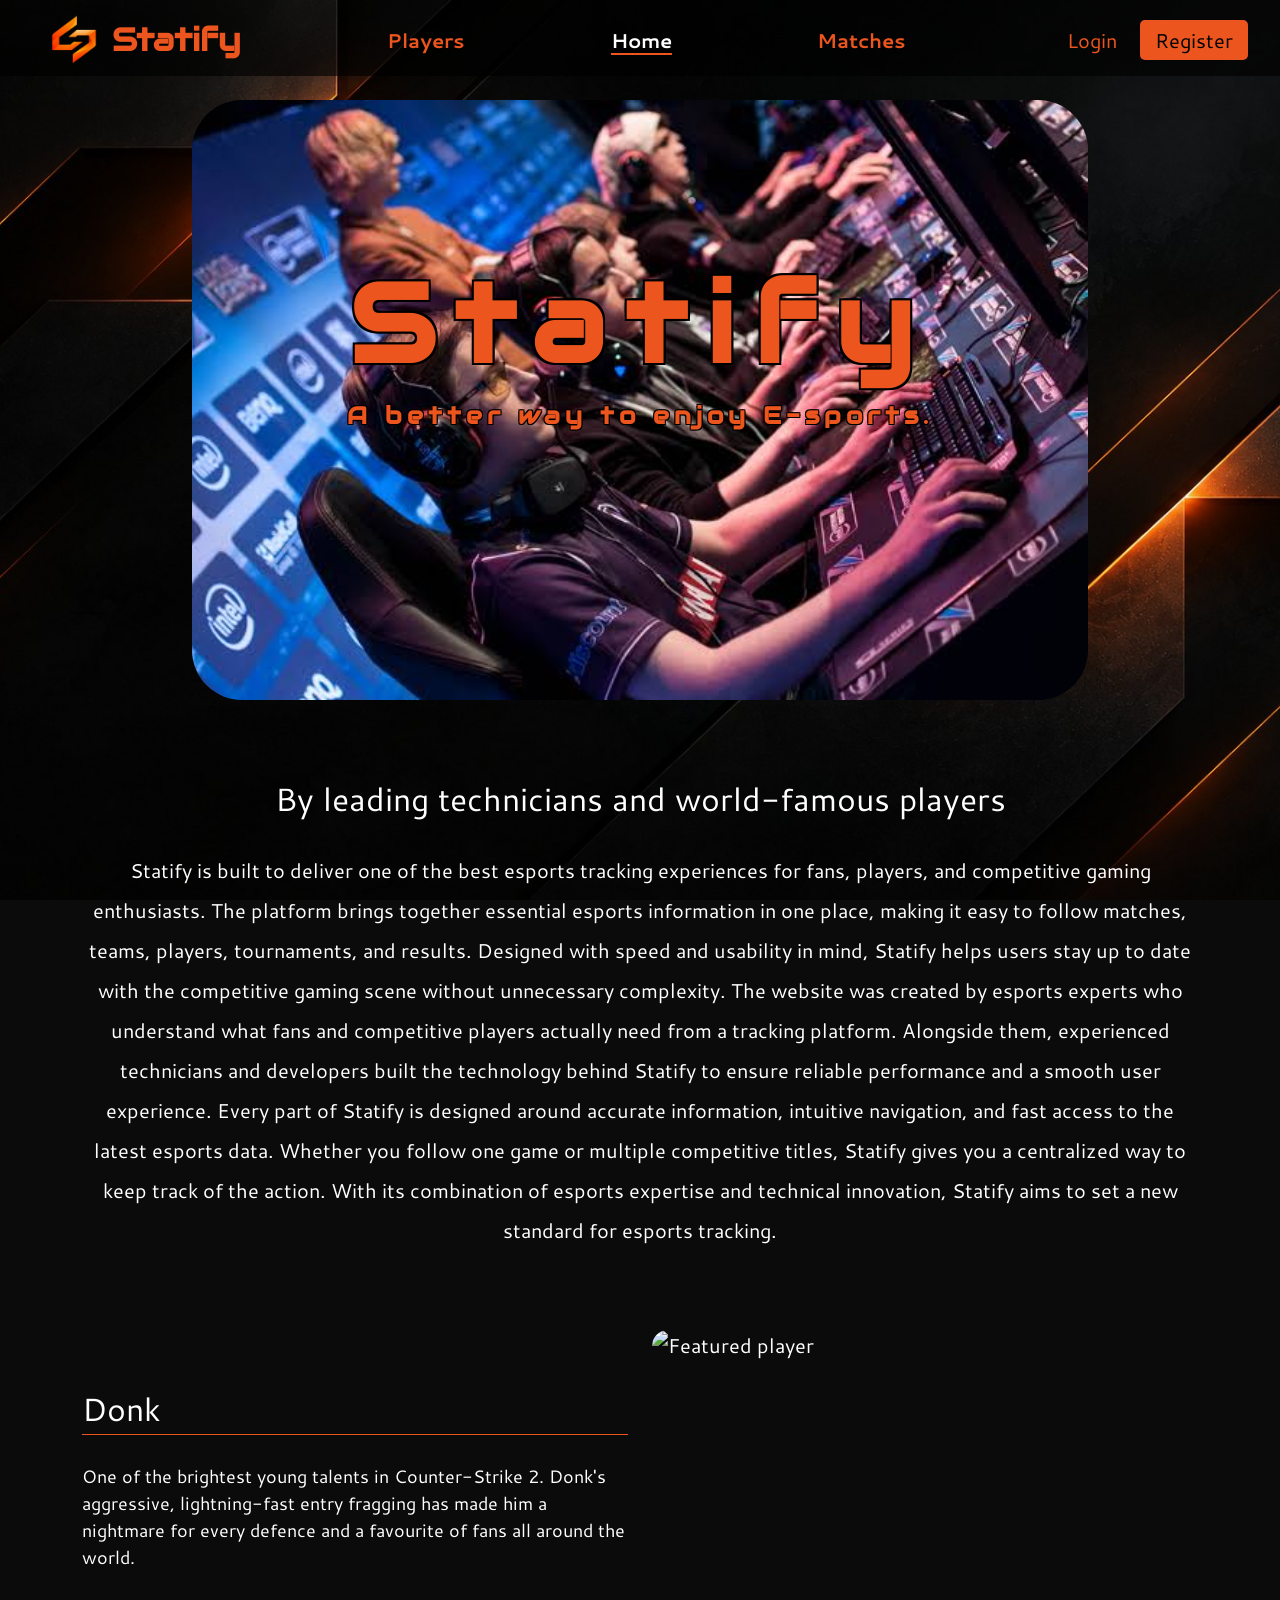
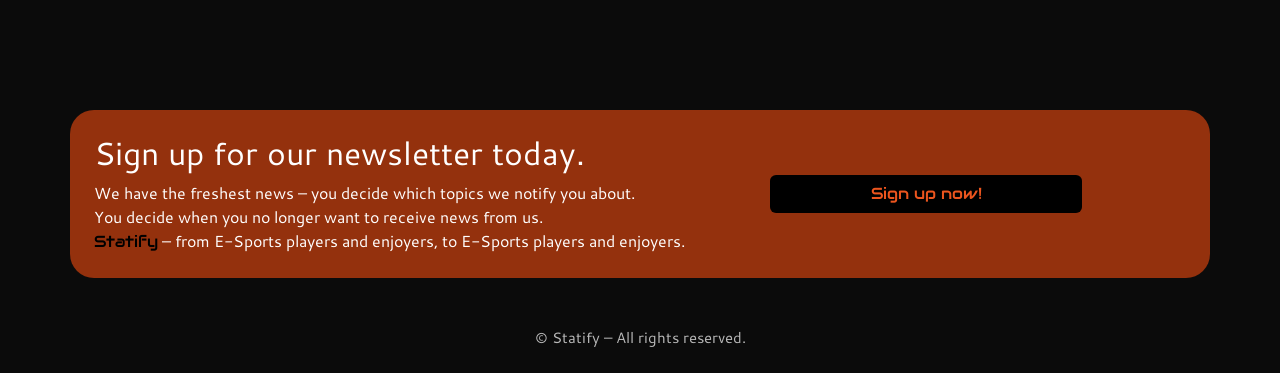
==== commit 152a54d7: "weboldal kész" ====
--- a/Statify projekt/index.html
+++ b/Statify projekt/index.html
@@ -13,6 +13,7 @@
     <link rel="stylesheet" href="css/slick.css" />
     <link rel="stylesheet" href="css/bootstrap.min.css" />
     <link rel="stylesheet" href="css/style.css" />
+    <link rel="stylesheet" href="css/mobil.css">
 </head>
 
 <body class="page-home">
@@ -99,7 +100,7 @@
                     </p>
                 </div>
                 <div class="col-lg-6">
-                    <img class="changeImg" src="https://www.pwc.com/hu/hu/szolgaltatasok/sport/esport/esport_banner.jpg"
+                    <img class="changeImg" src="/img/donk.webp"
                         alt="Featured player" />
                 </div>
             </div>
--- a/Statify projekt/css/style.css
+++ b/Statify projekt/css/style.css
@@ -1,12 +1,3 @@
-/* =====================================================================
-   STATIFY – one stylesheet for every page
-
-   The page is chosen by the class on <body>:
-       .page-home      index.html
-       .page-players   players.html
-       .page-matches   matches.html
-   ===================================================================== */
-
 :root {
     --orange: #ec551e;
     --orange-light: #ff6a33;
@@ -14,7 +5,6 @@
     --nav-height: 76px;
 }
 
-/* ===================== BASE ===================== */
 
 html {
     min-height: 100%;
@@ -47,7 +37,6 @@
     color: var(--orange);
 }
 
-/* ===================== NAVIGATION (every page) ===================== */
 
 nav {
     position: fixed;
@@ -107,7 +96,6 @@
     background-color: transparent;
 }
 
-/* Shown in the nav after login */
 .userBox {
     display: flex;
     align-items: center;
@@ -135,7 +123,6 @@
     background-color: var(--orange);
 }
 
-/* Hamburger button – only shown on phones */
 .hamburger {
     display: none;
     position: absolute;
@@ -165,7 +152,6 @@
         opacity 0.3s;
 }
 
-/* The three lines turn into an X when the menu is open */
 nav.menu-open .hamburger span:nth-child(1) {
     transform: translateY(7px) rotate(45deg);
 }
@@ -178,7 +164,6 @@
     transform: translateY(-7px) rotate(-45deg);
 }
 
-/* ===================== FOOTER (every page) ===================== */
 
 footer {
     padding: 3rem 1rem 1.5rem;
@@ -191,7 +176,6 @@
     margin: 0;
 }
 
-/* ===================== LOGIN / REGISTER MODAL (every page) ===================== */
 
 .modal-backdrop.show {
     opacity: 0.75;
@@ -212,7 +196,6 @@
         0 0 40px rgba(236, 85, 30, 0.15);
 }
 
-/* Header: the two tabs + the close button */
 .account-modal .modal-header {
     padding: 0;
     border-bottom: 1px solid rgba(255, 255, 255, 0.08);
@@ -275,7 +258,6 @@
     opacity: 1;
 }
 
-/* Bodies of the two forms (accountManagement.js shows the chosen one) */
 .modal-body-register,
 .modal-body-login {
     padding: 24px 28px 28px;
@@ -299,7 +281,6 @@
     }
 }
 
-/* Labels and inputs */
 .account-modal .col-form-label {
     padding-bottom: 4px;
     font-size: 0.8rem;
@@ -341,17 +322,14 @@
     font-size: 0.82rem;
 }
 
-/* The second password field has an extra right margin – line it up */
 .modal-body-register .d-flex.justify-content-between>div:last-child {
     margin-right: 0 !important;
 }
 
-/* Let the register button's wrapper be full width so the button can be too */
 .modal-body-register form>.d-flex.flex-column>.pt-2 {
     align-self: stretch;
 }
 
-/* Checkboxes */
 .account-modal .form-check-input {
     background-color: #181818;
     border-color: #555;
@@ -375,7 +353,6 @@
     cursor: pointer;
 }
 
-/* Submit buttons (Bootstrap's own variables, so hover / active keep the color) */
 .loginButton,
 .registerButton {
     --bs-btn-color: #fff;
@@ -427,9 +404,6 @@
     border: 1px solid rgba(229, 72, 77, 0.5);
 }
 
-/* =====================================================================
-   HOME  (.page-home)
-   ===================================================================== */
 
 .mainTitle {
     position: absolute;
@@ -468,7 +442,6 @@
         1px 1px 0 black;
 }
 
-/* Slider (slick, started by slickSlidesInit.js) */
 .sliderContainer {
     width: 70%;
     margin: calc(var(--nav-height) + 24px) auto 0;
@@ -518,6 +491,10 @@
     display: block;
     width: 100%;
     border-radius: 16px;
+    height: 300px;
+    object-fit: cover;
+    object-position: center center;
+
 }
 
 .newsletter {
@@ -538,9 +515,7 @@
     font-size: 40px;
 }
 
-/* =====================================================================
-   PLAYERS  (.page-players) – team manager dashboard
-   ===================================================================== */
+
 
 .page-players {
     font-size: 1.05rem;
@@ -570,8 +545,6 @@
     color: var(--orange);
 }
 
-/* ---------- Sidebar panels ---------- */
-
 .panel {
     padding: 0.95rem;
     background: rgba(0, 0, 0, 0.62);
@@ -765,7 +738,6 @@
     border-color: var(--orange) !important;
 }
 
-/* ---------- Roster ---------- */
 
 .roster-top {
     margin-bottom: 0.8rem;
@@ -846,7 +818,6 @@
     border-radius: 14px;
 }
 
-/* --c is the color of the player's grade (must come after .roster-row) */
 .r-aplus {
     --c: #ffb020;
 }
@@ -937,7 +908,6 @@
 
 .spark {
     flex: 0 1 auto;
-    /* may shrink a little when the column is narrow */
     width: 72px;
     min-width: 48px;
     height: 26px;
@@ -1020,7 +990,6 @@
     text-align: center;
 }
 
-/* ---------- Dashboard modals (light gray) ---------- */
 
 .neon-modal {
     color: #111;
@@ -1086,7 +1055,6 @@
     text-transform: uppercase;
 }
 
-/* Player profile – darker grade colors on the light background */
 .detail-wrap {
     border-top: 4px solid var(--c, var(--orange));
 }
@@ -1223,7 +1191,6 @@
     fill: #111;
 }
 
-/* ---------- Toast messages ---------- */
 
 .toast-neon {
     min-width: 280px;
@@ -1264,10 +1231,6 @@
     color: var(--orange);
 }
 
-/* =====================================================================
-   MATCHES  (.page-matches)
-   On desktop the page itself does not scroll, only the card track scrolls sideways.
-   ===================================================================== */
 
 .page-matches {
     display: flex;
@@ -1298,7 +1261,6 @@
     border-bottom: 1px solid var(--orange);
 }
 
-/* Horizontally scrolling card track with a timeline under the cards */
 .matchTrack {
     flex: 1;
     min-height: 0;
@@ -1349,7 +1311,6 @@
     background: var(--orange);
 }
 
-/* Match card */
 .kartya {
     display: flex;
     flex-direction: column;
@@ -1379,7 +1340,6 @@
 .kartya .kep {
     width: 100%;
     height: clamp(100px, 32vh - 60px, 300px);
-    /* taller cards on taller screens */
     object-fit: cover;
     border-radius: 12px;
 }
@@ -1464,7 +1424,6 @@
     }
 }
 
-/* Match details modal */
 .reszlet.modal-content {
     position: relative;
     color: #fff;
@@ -1619,403 +1578,7 @@
     background: var(--orange-light);
 }
 
-/* Points can only be added while the match is being played (app.js adds .disable) */
 .gomb.disable {
     opacity: 0.45;
     cursor: not-allowed;
-}
-
-/* =====================================================================
-   RESPONSIVE
-   ===================================================================== */
-
-/* Below 1400px the roster table doesn't fit any more: each row becomes a small card
-   (player name on top, the other cells in 4 columns with their labels from data-label) */
-@media (max-width: 1399.98px) {
-    .roster-head {
-        display: none;
-    }
-
-    .roster-row {
-        grid-template-columns: repeat(4, minmax(0, 1fr));
-        align-items: start;
-        gap: 10px 14px;
-    }
-
-    .roster-row .cell-player {
-        grid-column: 1 / -1;
-    }
-
-    .roster-row .cell-actions {
-        grid-column: span 2;
-        align-self: center;
-    }
-
-    .roster-row .actions {
-        flex-direction: row;
-    }
-
-    .roster-row .winrate {
-        flex-wrap: wrap;
-        margin: 0;
-        padding: 0;
-    }
-
-    .roster-row [data-label]::before {
-        content: attr(data-label);
-        display: block;
-        width: 100%;
-        margin-bottom: 2px;
-        font-size: 0.68rem;
-        font-weight: 700;
-        letter-spacing: 1.2px;
-        color: var(--orange);
-        text-transform: uppercase;
-    }
-
-    .act {
-        flex: 1;
-        padding: 4px 6px;
-    }
-}
-
-/* Tablet and smaller (Bootstrap's col-lg-* columns stack below each other here) */
-@media (max-width: 991.98px) {
-    body {
-        font-size: 18px;
-    }
-
-    /* Home */
-    .mainTitle h1 {
-        font-size: 72px;
-        letter-spacing: 12px;
-    }
-
-    .sliderContainer {
-        width: 90%;
-    }
-
-    .sliderImg {
-        height: 420px;
-        border-radius: 32px;
-    }
-
-    .introParagraph,
-    .feature,
-    .newsletter {
-        margin-top: 60px;
-    }
-
-    .signUp {
-        width: 100%;
-        margin-left: 0;
-    }
-
-    /* Players */
-    .page-players main {
-        padding: calc(var(--nav-height) + 16px) 1rem 0;
-    }
-
-    /* Matches: the page scrolls normally, the cards are below each other
-       with a vertical timeline on the left */
-    .page-matches {
-        display: block;
-        height: auto;
-        min-height: 100dvh;
-        overflow: visible;
-    }
-
-    .page-matches footer {
-        padding: 1rem 1rem 1.5rem;
-    }
-
-    .matchesMain {
-        display: block;
-        padding: calc(var(--nav-height) + 20px) 1rem 1rem;
-    }
-
-    .matchesTitle {
-        margin-bottom: 1.75rem;
-        font-size: 1.15rem;
-    }
-
-    .matchTrack {
-        display: block;
-        overflow: visible;
-        padding-left: 2.5rem;
-        scroll-snap-type: none;
-    }
-
-    .meccsOszlop,
-    .meccsOszlop:first-child,
-    .meccsOszlop:last-child {
-        width: auto;
-        margin: 0;
-        padding: 0 0 1rem;
-        scroll-snap-align: none;
-    }
-
-    .meccsOszlop::before {
-        left: -1.5rem;
-        top: 0;
-        bottom: 0;
-        width: 3px;
-        height: auto;
-        transform: none;
-    }
-
-    .meccsOszlop::after {
-        left: -1.5rem;
-        right: auto;
-        top: calc(50% - 9.5px);
-        bottom: auto;
-        width: 1.5rem;
-        height: 3px;
-    }
-
-    /* Card: picture on the left, team names on the right */
-    .kartya {
-        flex-direction: row;
-        align-items: center;
-        gap: 0.75rem;
-    }
-
-    .kartya .kep {
-        flex: none;
-        width: 42%;
-        height: auto;
-        aspect-ratio: 4 / 3;
-    }
-
-    .adat {
-        flex: 1;
-        min-width: 0;
-        gap: 0.5rem;
-    }
-
-    .nevek {
-        font-size: 0.85rem;
-    }
-
-    .reszletGomb {
-        display: none;
-    }
-
-    /* Details modal: picture + score + buttons side by side, the two lists below */
-    .bezar {
-        top: 0.75rem;
-        right: 0.75rem;
-        box-shadow: none;
-    }
-
-    .reszletRacs {
-        grid-template-columns: 1fr 1fr;
-        grid-template-rows: auto 1fr;
-        grid-template-areas:
-            "img scores"
-            "img info"
-            "lists lists";
-        gap: 0.75rem;
-        padding: 3rem 1rem 1rem;
-    }
-
-    .kepKeret {
-        min-height: 130px;
-    }
-
-    .pontok {
-        grid-template-columns: 1fr auto 1fr;
-        align-items: center;
-        gap: 0.4rem;
-    }
-
-    .pontok .doboz {
-        min-height: 3.5rem;
-        font-size: 1.6rem;
-    }
-
-    .kotojel {
-        display: block;
-        font-size: 1.4rem;
-    }
-
-    .infoSav {
-        flex-direction: column;
-        align-items: stretch;
-        gap: 0.4rem;
-        padding: 0.5rem;
-        text-align: center;
-    }
-
-    .meccsNev {
-        display: none;
-    }
-
-    .pontGomb>* {
-        padding: 0.5rem 0.4rem;
-        font-size: 0.85rem;
-    }
-
-    .pontGomb .gomb {
-        flex: 1;
-    }
-
-    .listak {
-        gap: 0.75rem;
-        padding: 0.75rem;
-    }
-}
-
-/* Phones: hamburger menu, smaller title, slider and spacing */
-@media (max-width: 767.98px) {
-    body {
-        font-size: 16px;
-        background-attachment: scroll;
-        /* fixed backgrounds are buggy on phones */
-    }
-
-    nav {
-        background-color: rgba(0, 0, 0, 0.88);
-    }
-
-    .hamburger {
-        display: flex;
-    }
-
-    nav ul {
-        flex-direction: column;
-        min-height: 0;
-        padding: 0 16px;
-    }
-
-    nav li.logo {
-        min-height: var(--nav-height);
-    }
-
-    .logo img {
-        width: 50px;
-    }
-
-    .logo span {
-        margin-left: 8px;
-    }
-
-    /* Menu items are hidden until the hamburger is clicked */
-    nav li:not(.logo) {
-        display: none;
-    }
-
-    nav.menu-open {
-        background-color: rgba(0, 0, 0, 0.96);
-    }
-
-    nav.menu-open ul {
-        padding-bottom: 12px;
-    }
-
-    nav.menu-open li:not(.logo) {
-        display: flex;
-        justify-content: center;
-        padding: 14px 0;
-        border-top: 1px solid rgba(255, 255, 255, 0.08);
-    }
-
-    /* Login / register modal */
-    .modal-body-register,
-    .modal-body-login {
-        padding: 20px 18px 22px;
-    }
-
-    .groupedTabs h2 {
-        font-size: 1rem;
-    }
-
-    /* Home */
-    .mainTitle {
-        top: calc(var(--nav-height) + 14px);
-        justify-content: center;
-        height: 260px;
-    }
-
-    .mainTitle h1 {
-        margin-bottom: 4px;
-        font-size: 44px;
-        letter-spacing: 6px;
-    }
-
-    .mainTitle p {
-        padding: 0 16px;
-        font-size: 15px;
-        letter-spacing: 2px;
-    }
-
-    .sliderContainer {
-        width: calc(100% - 32px);
-        margin-top: calc(var(--nav-height) + 14px);
-    }
-
-    .sliderImg {
-        height: 260px;
-        border-radius: 20px;
-    }
-
-    .introParagraph,
-    .feature,
-    .newsletter {
-        margin-top: 48px;
-    }
-
-    .introParagraph h2 {
-        font-size: 1.5rem;
-    }
-
-    .introParagraph p {
-        margin-top: 24px;
-        line-height: 1.7;
-        text-align: left;
-    }
-
-    .changeSzoveg {
-        font-size: 16px;
-    }
-
-    .newsletter {
-        width: calc(100% - 32px);
-    }
-
-    .newsletter h2 {
-        font-size: 1.4rem;
-    }
-
-    .signUp:hover {
-        font-size: 1.25rem;
-    }
-
-    .stat-grid {
-        grid-template-columns: 1fr 1fr;
-    }
-}
-
-/* Small phones */
-@media (max-width: 575.98px) {
-    .mainTitle {
-        height: 220px;
-    }
-
-    .mainTitle h1 {
-        font-size: 36px;
-        letter-spacing: 4px;
-    }
-
-    .sliderImg {
-        height: 220px;
-    }
-
-    .roster-row {
-        grid-template-columns: 1fr 1fr;
-    }
-
-    .roster-row .cell-actions {
-        grid-column: 1 / -1;
-    }
 }
--- a/Statify projekt/css/mobil.css
+++ b/Statify projekt/css/mobil.css
@@ -0,0 +1,377 @@
+@media (max-width: 1400px) {
+    .roster-head {
+        display: none;
+    }
+
+    .roster-row {
+        grid-template-columns: repeat(4, minmax(0, 1fr));
+        align-items: start;
+        gap: 10px 14px;
+    }
+
+    .roster-row .cell-player {
+        grid-column: 1 / -1;
+    }
+
+    .roster-row .cell-actions {
+        grid-column: span 2;
+        align-self: center;
+    }
+
+    .roster-row .actions {
+        flex-direction: row;
+    }
+
+    .roster-row .winrate {
+        flex-wrap: wrap;
+        margin: 0;
+        padding: 0;
+    }
+
+    .roster-row [data-label]::before {
+        content: attr(data-label);
+        display: block;
+        width: 100%;
+        margin-bottom: 2px;
+        font-size: 0.68rem;
+        font-weight: 700;
+        letter-spacing: 1.2px;
+        color: var(--orange);
+        text-transform: uppercase;
+    }
+
+    .act {
+        flex: 1;
+        padding: 4px 6px;
+    }
+}
+
+@media (max-width: 990px) {
+    body {
+        font-size: 18px;
+    }
+
+    /* Home */
+    .mainTitle h1 {
+        font-size: 72px;
+        letter-spacing: 12px;
+    }
+
+    .sliderContainer {
+        width: 90%;
+    }
+
+    .sliderImg {
+        height: 420px;
+        border-radius: 32px;
+    }
+
+    .introParagraph,
+    .feature,
+    .newsletter {
+        margin-top: 60px;
+    }
+
+    .signUp {
+        width: 100%;
+        margin-left: 0;
+    }
+
+    .page-players main {
+        padding: calc(var(--nav-height) + 16px) 1rem 0;
+    }
+
+
+    .page-matches {
+        display: block;
+        height: auto;
+        min-height: 100dvh;
+        overflow: visible;
+    }
+
+    .page-matches footer {
+        padding: 1rem 1rem 1.5rem;
+    }
+
+    .matchesMain {
+        display: block;
+        padding: calc(var(--nav-height) + 20px) 1rem 1rem;
+    }
+
+    .matchesTitle {
+        margin-bottom: 1.75rem;
+        font-size: 1.15rem;
+    }
+
+    .matchTrack {
+        display: block;
+        overflow: visible;
+        padding-left: 2.5rem;
+        scroll-snap-type: none;
+    }
+
+    .meccsOszlop,
+    .meccsOszlop:first-child,
+    .meccsOszlop:last-child {
+        width: auto;
+        margin: 0;
+        padding: 0 0 1rem;
+        scroll-snap-align: none;
+    }
+
+    .meccsOszlop::before {
+        left: -1.5rem;
+        top: 0;
+        bottom: 0;
+        width: 3px;
+        height: auto;
+        transform: none;
+    }
+
+    .meccsOszlop::after {
+        left: -1.5rem;
+        right: auto;
+        top: calc(50% - 9.5px);
+        bottom: auto;
+        width: 1.5rem;
+        height: 3px;
+    }
+
+    .kartya {
+        flex-direction: row;
+        align-items: center;
+        gap: 0.75rem;
+    }
+
+    .kartya .kep {
+        flex: none;
+        width: 42%;
+        height: auto;
+        aspect-ratio: 4 / 3;
+    }
+
+    .adat {
+        flex: 1;
+        min-width: 0;
+        gap: 0.5rem;
+    }
+
+    .nevek {
+        font-size: 0.85rem;
+    }
+
+    .reszletGomb {
+        display: none;
+    }
+
+    .bezar {
+        top: 0.75rem;
+        right: 0.75rem;
+        box-shadow: none;
+    }
+
+    .reszletRacs {
+        grid-template-columns: 1fr 1fr;
+        grid-template-rows: auto 1fr;
+        grid-template-areas:
+            "img scores"
+            "img info"
+            "lists lists";
+        gap: 0.75rem;
+        padding: 3rem 1rem 1rem;
+    }
+
+    .kepKeret {
+        min-height: 130px;
+    }
+
+    .pontok {
+        grid-template-columns: 1fr auto 1fr;
+        align-items: center;
+        gap: 0.4rem;
+    }
+
+    .pontok .doboz {
+        min-height: 3.5rem;
+        font-size: 1.6rem;
+    }
+
+    .kotojel {
+        display: block;
+        font-size: 1.4rem;
+    }
+
+    .infoSav {
+        flex-direction: column;
+        align-items: stretch;
+        gap: 0.4rem;
+        padding: 0.5rem;
+        text-align: center;
+    }
+
+    .meccsNev {
+        display: none;
+    }
+
+    .pontGomb {
+        padding: 0.5rem 0.4rem;
+        font-size: 0.85rem;
+    }
+
+    .pontGomb .gomb {
+        flex: 1;
+    }
+
+    .listak {
+        gap: 0.75rem;
+        padding: 0.75rem;
+    }
+}
+
+@media (max-width: 767px) {
+    body {
+        font-size: 16px;
+        background-attachment: scroll;
+    }
+
+    nav {
+        background-color: rgba(0, 0, 0, 0.88);
+    }
+
+    .hamburger {
+        display: flex;
+    }
+
+    nav ul {
+        flex-direction: column;
+        min-height: 0;
+        padding: 0 16px;
+    }
+
+    nav li.logo {
+        min-height: var(--nav-height);
+    }
+
+    .logo img {
+        width: 50px;
+    }
+
+    .logo span {
+        margin-left: 8px;
+    }
+
+    nav li:not(.logo) {
+        display: none;
+    }
+
+    nav.menu-open {
+        background-color: rgba(0, 0, 0, 0.96);
+    }
+
+    nav.menu-open ul {
+        padding-bottom: 12px;
+    }
+
+    nav.menu-open li:not(.logo) {
+        display: flex;
+        justify-content: center;
+        padding: 14px 0;
+        border-top: 1px solid rgba(255, 255, 255, 0.08);
+    }
+
+    .modal-body-register,
+    .modal-body-login {
+        padding: 20px 18px 22px;
+    }
+
+    .groupedTabs h2 {
+        font-size: 1rem;
+    }
+
+    .mainTitle {
+        top: calc(var(--nav-height) + 14px);
+        justify-content: center;
+        height: 260px;
+    }
+
+    .mainTitle h1 {
+        margin-bottom: 4px;
+        font-size: 44px;
+        letter-spacing: 6px;
+    }
+
+    .mainTitle p {
+        padding: 0 16px;
+        font-size: 15px;
+        letter-spacing: 2px;
+    }
+
+    .sliderContainer {
+        width: calc(100% - 32px);
+        margin-top: calc(var(--nav-height) + 14px);
+    }
+
+    .sliderImg {
+        height: 260px;
+        border-radius: 20px;
+    }
+
+    .introParagraph,
+    .feature,
+    .newsletter {
+        margin-top: 48px;
+    }
+
+    .introParagraph h2 {
+        font-size: 1.5rem;
+    }
+
+    .introParagraph p {
+        margin-top: 24px;
+        line-height: 1.7;
+        text-align: left;
+    }
+
+    .changeSzoveg {
+        font-size: 16px;
+    }
+
+    .newsletter {
+        width: calc(100% - 32px);
+    }
+
+    .newsletter h2 {
+        font-size: 1.4rem;
+    }
+
+    .signUp:hover {
+        font-size: 1.25rem;
+    }
+
+    .stat-grid {
+        grid-template-columns: 1fr 1fr;
+    }
+}
+
+@media (max-width: 575px) {
+    .mainTitle {
+        height: 220px;
+    }
+
+    .mainTitle h1 {
+        font-size: 36px;
+        letter-spacing: 4px;
+    }
+
+    .sliderImg {
+        height: 220px;
+    }
+
+    .roster-row {
+        grid-template-columns: 1fr 1fr;
+    }
+
+    .roster-row .cell-actions {
+        grid-column: 1 / -1;
+    }
+}
